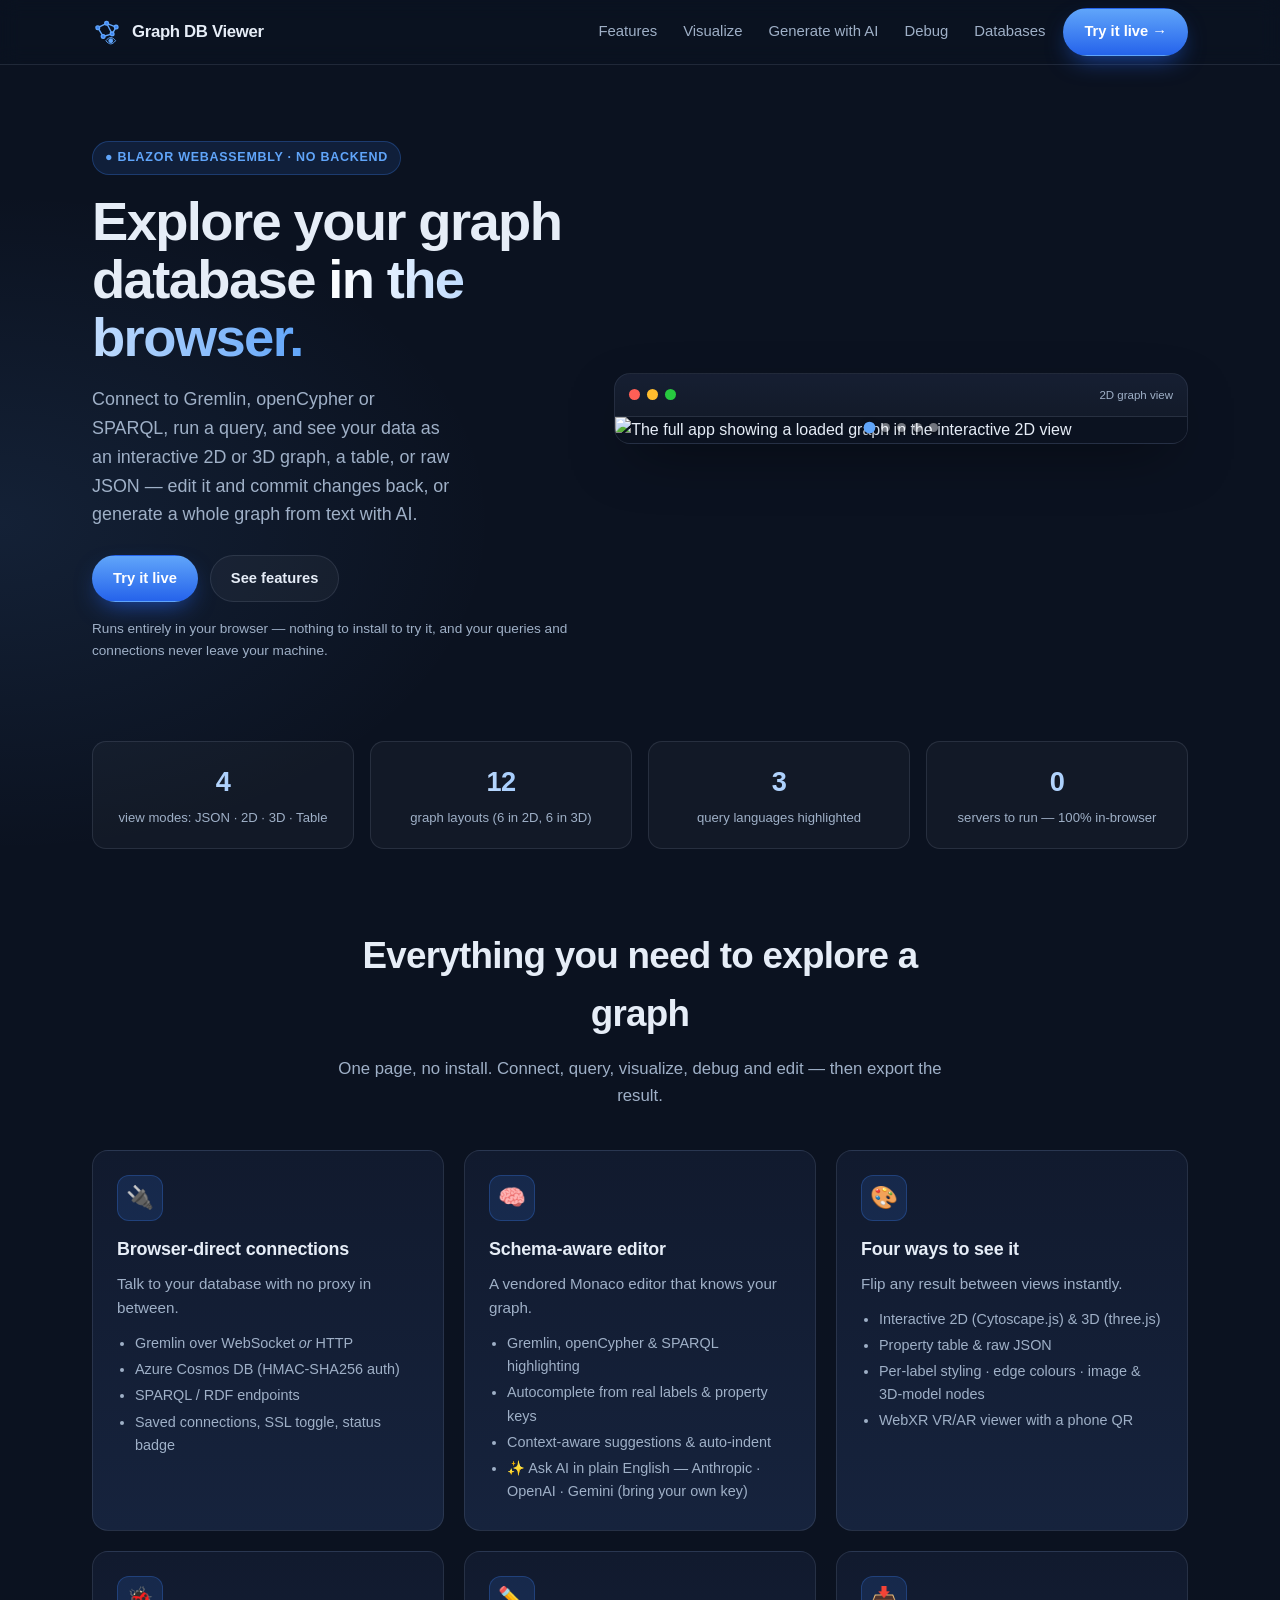
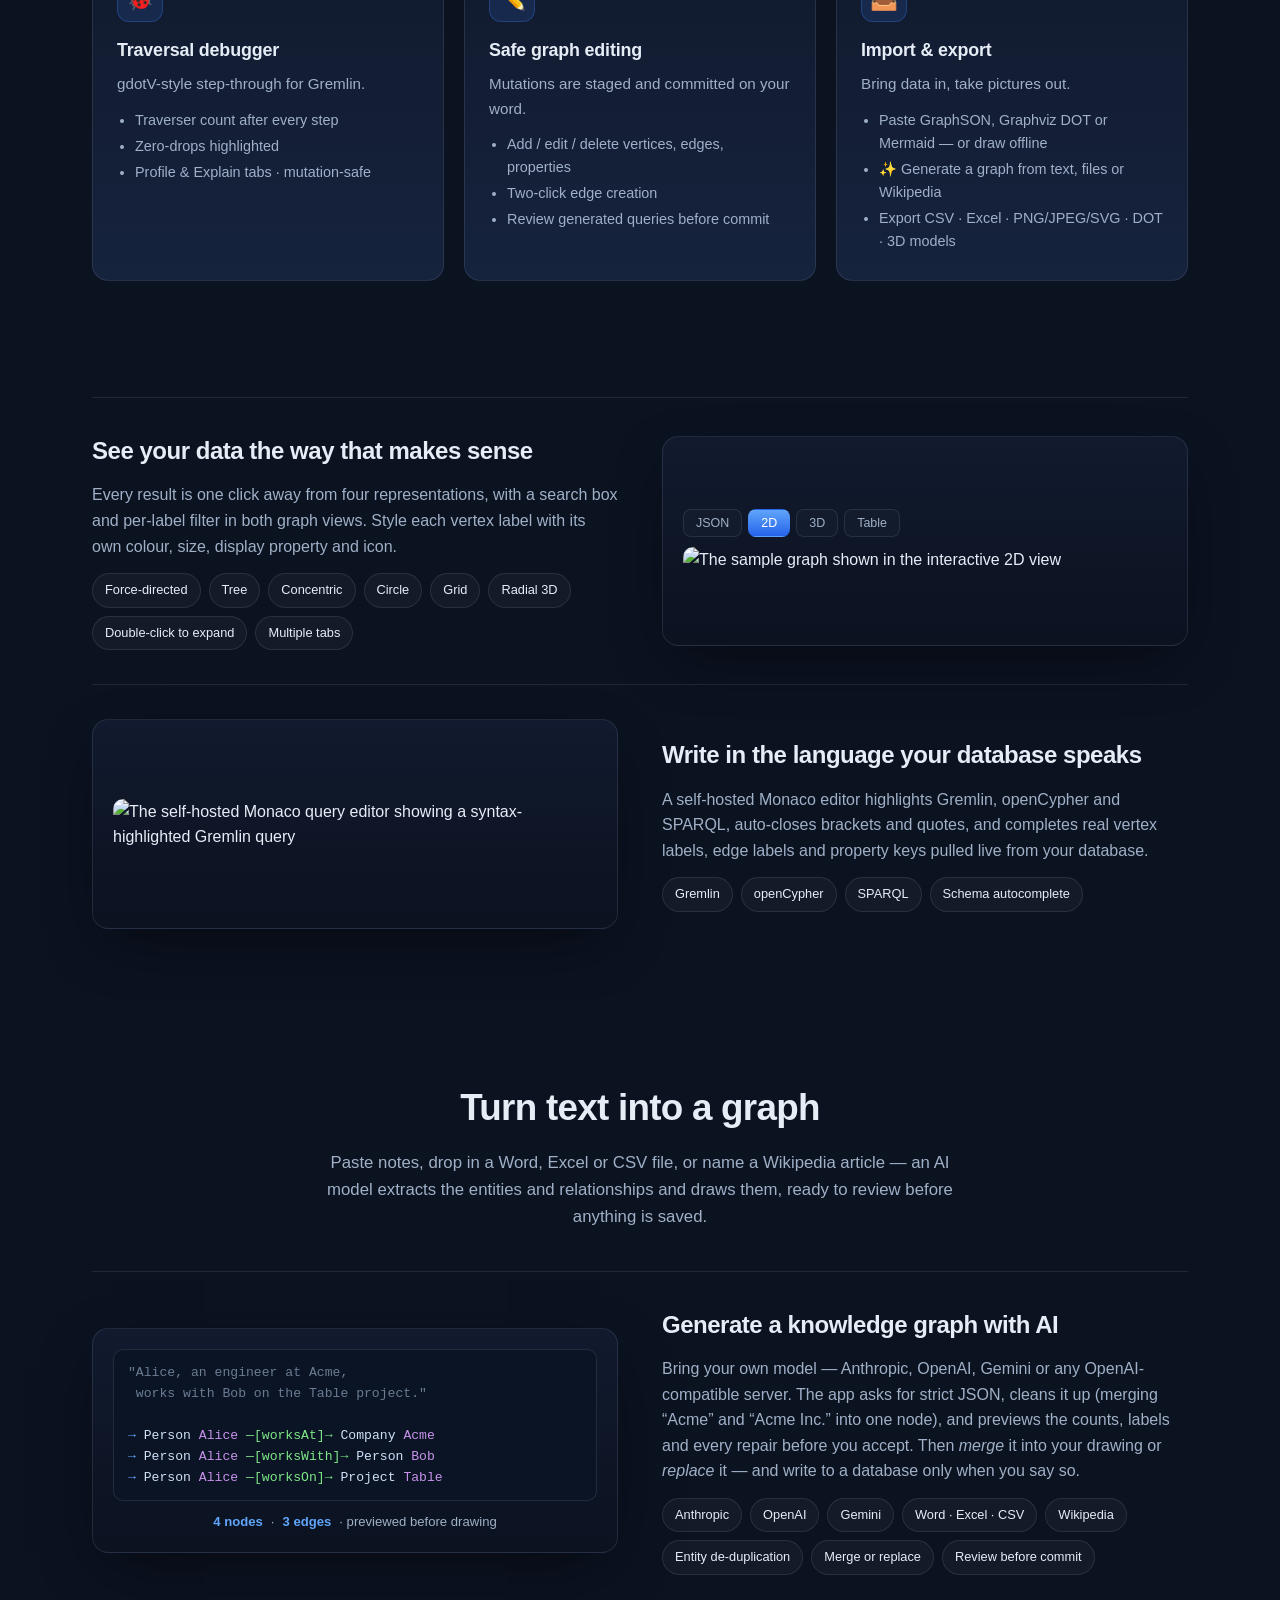
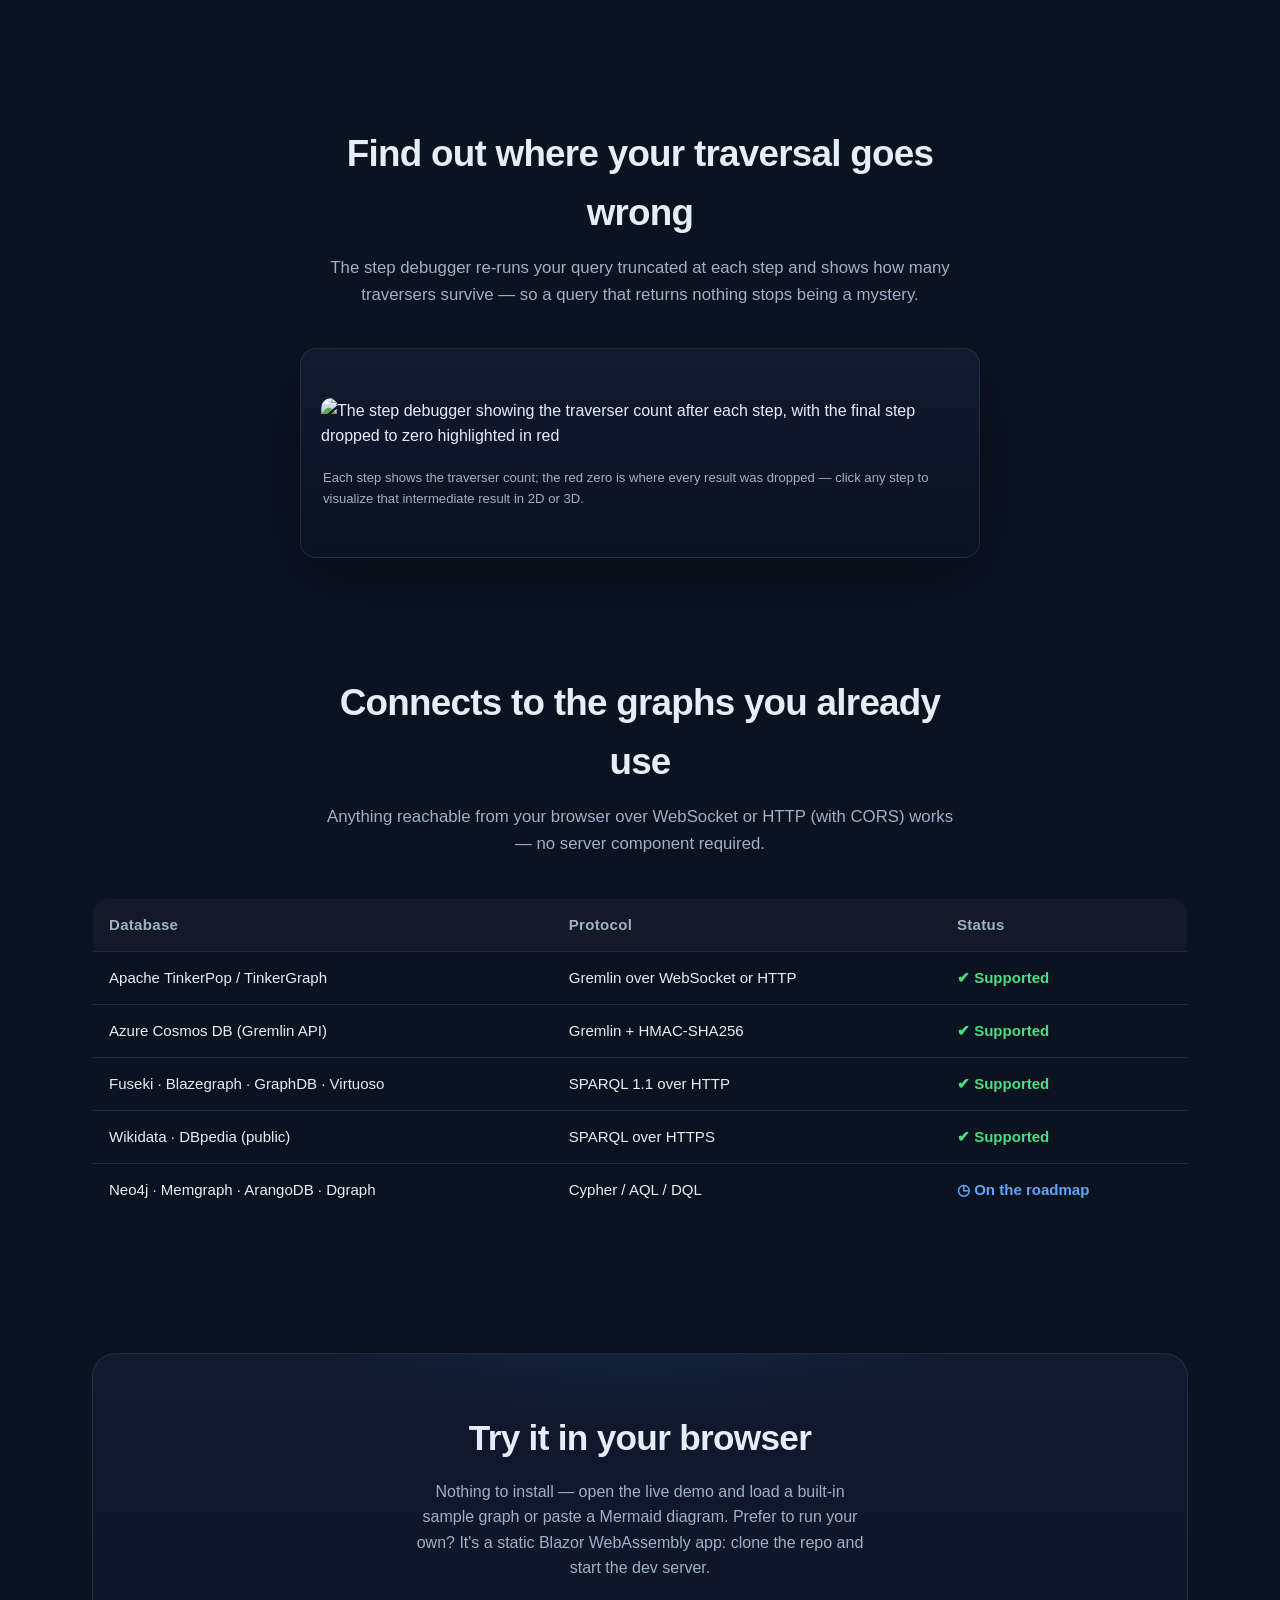
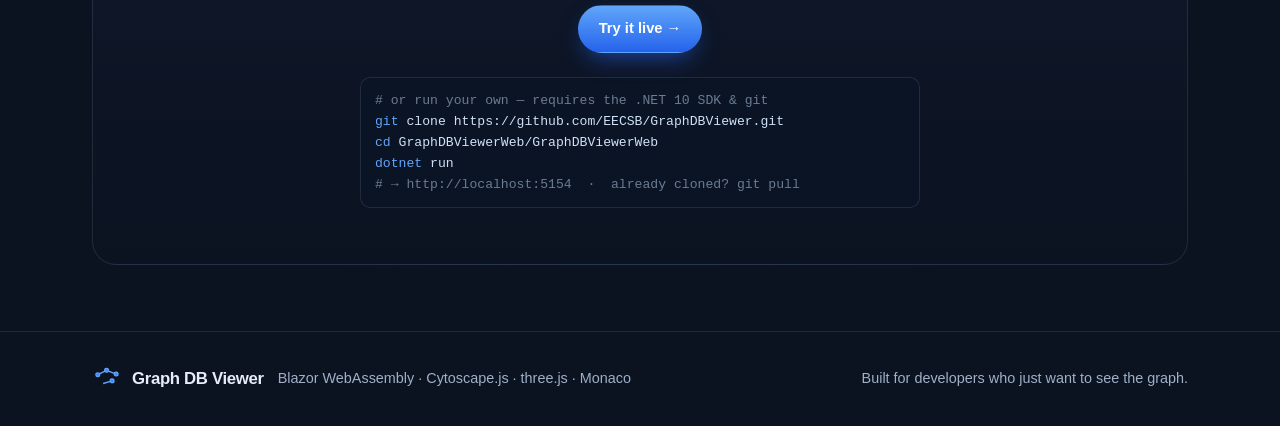
==== docs/index.html @ 33393ad8 "update 1" ====
<!DOCTYPE html>
<html lang="en">
<head>
<meta charset="utf-8" />
<meta name="viewport" content="width=device-width, initial-scale=1.0" />
<!-- Every link opens in a new tab. -->
<base target="_blank" />
<title>Graph DB Viewer — Query, visualize &amp; edit graph databases in the browser</title>
<meta name="description" content="A zero-backend Blazor WebAssembly app for exploring Gremlin, openCypher and SPARQL graphs. Query, visualize in 2D/3D, debug traversals, edit your graph — or generate one from text with AI, all in the browser." />
<link rel="icon" type="image/svg+xml" href="../GraphDBViewerWeb/wwwroot/favicon.svg" />
<style>
  :root{
    --blue:#3B82F6;
    --blue-600:#2563eb;
    --blue-400:#60a5fa;
    --ink:#0b1220;
    --panel:#111a2e;
    --panel-2:#16233d;
    --line:rgba(148,163,184,.16);
    --text:#e6edf7;
    --muted:#9fb0c7;
    --radius:16px;
    --maxw:1140px;
    --shadow:0 20px 60px -20px rgba(0,0,0,.6);
  }
  *{box-sizing:border-box}
  html{scroll-behavior:smooth}
  body{
    margin:0;
    font-family:-apple-system,BlinkMacSystemFont,"Segoe UI",Roboto,Helvetica,Arial,"Apple Color Emoji","Segoe UI Emoji",sans-serif;
    color:var(--text);
    background:
      radial-gradient(1100px 600px at 82% -10%, rgba(59,130,246,.18), transparent 60%),
      radial-gradient(900px 600px at 0% 10%, rgba(96,165,250,.10), transparent 55%),
      var(--ink);
    line-height:1.6;
    -webkit-font-smoothing:antialiased;
  }
  a{color:inherit;text-decoration:none}
  .wrap{max-width:var(--maxw);margin:0 auto;padding:0 22px}
  .muted{color:var(--muted)}
  .accent{color:var(--blue-400)}

  /* Nav */
  header.nav{position:sticky;top:0;z-index:50;backdrop-filter:blur(10px);
    background:rgba(11,18,32,.72);border-bottom:1px solid var(--line)}
  .nav-inner{display:flex;align-items:center;gap:18px;height:64px}
  .brand{display:flex;align-items:center;gap:10px;font-weight:800;letter-spacing:-.02em;font-size:1.05rem}
  .brand svg{width:30px;height:26px}
  .nav-links{display:flex;gap:26px;margin-left:auto;font-size:.93rem}
  .nav-links a{color:var(--muted);transition:color .15s}
  .nav-links a:hover{color:var(--text)}
  .btn{display:inline-flex;align-items:center;gap:8px;border-radius:999px;padding:11px 20px;
    font-weight:650;font-size:.92rem;border:1px solid transparent;cursor:pointer;transition:transform .12s ease, box-shadow .2s, background .2s}
  .btn:hover{transform:translateY(-1px)}
  .btn-primary{background:linear-gradient(180deg,var(--blue-400),var(--blue-600));color:#fff;
    box-shadow:0 10px 24px -8px rgba(37,99,235,.7)}
  .btn-ghost{background:rgba(255,255,255,.04);border-color:var(--line);color:var(--text)}
  @media(max-width:760px){.nav-links{display:none}}

  /* Hero */
  .hero{padding:76px 0 54px;display:grid;grid-template-columns:1fr 1.2fr;gap:44px;align-items:center}
  .eyebrow{display:inline-flex;align-items:center;gap:8px;font-size:.78rem;font-weight:650;letter-spacing:.06em;
    text-transform:uppercase;color:var(--blue-400);background:rgba(59,130,246,.12);
    border:1px solid rgba(59,130,246,.28);padding:6px 12px;border-radius:999px}
  h1{font-size:clamp(2.1rem,4.6vw,3.4rem);line-height:1.07;letter-spacing:-.03em;margin:18px 0 16px;font-weight:830}
  h1 .grad{background:linear-gradient(90deg,#fff,var(--blue-400));-webkit-background-clip:text;background-clip:text;color:transparent}
  .lede{font-size:1.12rem;color:var(--muted);max-width:36ch}
  .hero-cta{display:flex;gap:12px;margin-top:26px;flex-wrap:wrap}
  .hero-note{margin-top:16px;font-size:.85rem;color:var(--muted)}
  .hero-note code{background:rgba(255,255,255,.06);border:1px solid var(--line);padding:2px 7px;border-radius:6px;font-size:.85em}
  @media(max-width:860px){.hero{grid-template-columns:1fr;padding-top:48px}}

  /* Hero visual */
  .viz{position:relative;border:1px solid var(--line);border-radius:var(--radius);
    background:linear-gradient(180deg,var(--panel),var(--ink));box-shadow:var(--shadow);overflow:hidden}
  .viz .titlebar{display:flex;align-items:center;gap:7px;padding:12px 14px;border-bottom:1px solid var(--line);background:rgba(255,255,255,.02)}
  .dot{width:11px;height:11px;border-radius:50%}
  .viz .tag{margin-left:auto;font-size:.72rem;color:var(--muted)}
  .viz svg{display:block;width:100%;height:auto}
  .node{fill:var(--blue)}
  .node.alt{fill:#22d3ee}
  .node.alt2{fill:#a78bfa}
  .edge{stroke:rgba(148,163,184,.5);stroke-width:1.6}
  .pulse{animation:pulse 2.6s ease-in-out infinite}
  @keyframes pulse{0%,100%{opacity:.55}50%{opacity:1}}
  .float{animation:float 6s ease-in-out infinite}
  @keyframes float{0%,100%{transform:translateY(0)}50%{transform:translateY(-6px)}}

  /* Hero app slideshow */
  .viz .slides{position:relative;overflow:hidden;background:var(--ink)}
  .viz .slide{display:block;width:100%;opacity:0;transition:opacity .7s ease}
  .viz .slide:first-child{position:relative;height:auto} /* the in-flow sizer — all shots share one size */
  .viz .slide:not(:first-child){position:absolute;inset:0;height:100%;object-fit:cover;object-position:top}
  .viz .slide.on{opacity:1}
  .viz .dots{position:absolute;left:0;right:0;bottom:11px;display:flex;gap:7px;justify-content:center;z-index:2}
  .viz .dot-btn{width:9px;height:9px;border-radius:50%;border:0;padding:0;cursor:pointer;
    background:rgba(255,255,255,.42);box-shadow:0 1px 4px rgba(0,0,0,.55);transition:background .2s,transform .2s}
  .viz .dot-btn:hover{background:rgba(255,255,255,.7)}
  .viz .dot-btn.on{background:var(--blue-400);transform:scale(1.3)}

  /* Stats strip */
  .stats{display:grid;grid-template-columns:repeat(4,1fr);gap:16px;margin:12px 0 20px}
  .stat{background:rgba(255,255,255,.03);border:1px solid var(--line);border-radius:14px;padding:18px 16px;text-align:center}
  .stat b{display:block;font-size:1.7rem;letter-spacing:-.02em;background:linear-gradient(90deg,#fff,var(--blue-400));
    -webkit-background-clip:text;background-clip:text;color:transparent}
  .stat span{font-size:.82rem;color:var(--muted)}
  @media(max-width:680px){.stats{grid-template-columns:repeat(2,1fr)}}

  /* Sections */
  section{padding:58px 0}
  .sec-head{text-align:center;max-width:640px;margin:0 auto 40px}
  .sec-head h2{font-size:clamp(1.7rem,3.2vw,2.3rem);letter-spacing:-.02em;margin:0 0 12px;font-weight:800}
  .sec-head p{color:var(--muted);margin:0;font-size:1.05rem}

  .grid{display:grid;grid-template-columns:repeat(3,1fr);gap:20px}
  @media(max-width:900px){.grid{grid-template-columns:repeat(2,1fr)}}
  @media(max-width:600px){.grid{grid-template-columns:1fr}}
  .card{background:linear-gradient(180deg,var(--panel),var(--panel-2));border:1px solid var(--line);
    border-radius:var(--radius);padding:24px;transition:transform .18s ease,border-color .18s ease,box-shadow .18s}
  .card:hover{transform:translateY(-4px);border-color:rgba(96,165,250,.4);box-shadow:var(--shadow)}
  .card .ico{width:46px;height:46px;border-radius:12px;display:grid;place-items:center;font-size:1.4rem;
    background:rgba(59,130,246,.14);border:1px solid rgba(59,130,246,.28);margin-bottom:14px}
  .card h3{margin:0 0 8px;font-size:1.12rem;letter-spacing:-.01em}
  .card p{margin:0;color:var(--muted);font-size:.95rem}
  .card ul{margin:12px 0 0;padding-left:18px;color:var(--muted);font-size:.9rem}
  .card ul li{margin:3px 0}

  /* Alternating feature rows */
  .feature{display:grid;grid-template-columns:1fr 1fr;gap:44px;align-items:center;padding:34px 0;border-top:1px solid var(--line)}
  .feature:nth-child(even) .feature-media{order:-1}
  @media(max-width:820px){.feature{grid-template-columns:1fr}.feature:nth-child(even) .feature-media{order:0}}
  .feature h3{font-size:1.5rem;letter-spacing:-.02em;margin:0 0 12px}
  .feature p{color:var(--muted);margin:0 0 14px}
  .chips{display:flex;flex-wrap:wrap;gap:8px}
  .chip{font-size:.8rem;padding:6px 12px;border-radius:999px;background:rgba(255,255,255,.04);border:1px solid var(--line);color:var(--text)}
  .feature-media{background:linear-gradient(180deg,var(--panel),var(--ink));border:1px solid var(--line);
    border-radius:var(--radius);padding:20px;box-shadow:var(--shadow);min-height:210px;display:flex;flex-direction:column;gap:10px;justify-content:center}

  /* mock UI bits */
  .code{font-family:ui-monospace,SFMono-Regular,Menlo,Consolas,monospace;font-size:.82rem;background:#0a1424;
    border:1px solid var(--line);border-radius:10px;padding:12px 14px;color:#cfe0f7;overflow:auto}
  .code .k{color:#60a5fa}.code .s{color:#7ee787}.code .m{color:#c792ea}.code .c{color:#6b7c93}
  .viewtabs{display:flex;gap:6px;flex-wrap:wrap}
  .vtab{font-size:.78rem;font-family:inherit;padding:6px 12px;border-radius:8px;border:1px solid var(--line);color:var(--muted);background:rgba(255,255,255,.02);cursor:pointer;transition:color .15s,background .15s}
  .vtab:hover{color:var(--text)}
  .vtab.on{color:#fff;background:linear-gradient(180deg,var(--blue-400),var(--blue-600));border-color:transparent}
  .viewimg{display:block;width:100%;height:auto;max-height:360px;object-fit:contain;border-radius:10px}
  .steprow{display:flex;justify-content:space-between;align-items:center;font-family:ui-monospace,Menlo,Consolas,monospace;
    font-size:.8rem;padding:7px 12px;border:1px solid var(--line);border-radius:8px;background:rgba(255,255,255,.02)}
  .steprow.zero{border-color:rgba(248,113,113,.5);background:rgba(248,113,113,.08)}
  .count{color:var(--blue-400);font-weight:700}
  .count.zero{color:#f87171}

  /* DB table */
  .dbtable{width:100%;border-collapse:collapse;border:1px solid var(--line);border-radius:var(--radius);overflow:hidden}
  .dbtable th,.dbtable td{text-align:left;padding:14px 16px;border-bottom:1px solid var(--line);font-size:.94rem}
  .dbtable th{background:rgba(255,255,255,.03);color:var(--muted);font-weight:650;letter-spacing:.02em}
  .dbtable tr:last-child td{border-bottom:none}
  .ok{color:#4ade80;font-weight:650}
  .soon{color:var(--blue-400);font-weight:650}

  /* CTA */
  .cta{margin:20px 0 8px;text-align:center;padding:56px 28px;border:1px solid var(--line);border-radius:24px;
    background:radial-gradient(700px 300px at 50% -30%,rgba(59,130,246,.25),transparent 70%),linear-gradient(180deg,var(--panel),var(--ink))}
  .cta h2{font-size:clamp(1.6rem,3vw,2.2rem);margin:0 0 12px;letter-spacing:-.02em}
  .cta p{color:var(--muted);max-width:52ch;margin:0 auto 24px}
  .cta .btns{display:flex;gap:12px;justify-content:center;flex-wrap:wrap}

  footer{border-top:1px solid var(--line);padding:34px 0;color:var(--muted);font-size:.9rem}
  .foot-inner{display:flex;align-items:center;gap:14px;flex-wrap:wrap}
  .foot-inner .brand{color:var(--text)}
  .foot-inner .sp{margin-left:auto}

  /* reveal */
  .reveal{opacity:0;transform:translateY(18px);transition:opacity .6s ease,transform .6s ease}
  .reveal.in{opacity:1;transform:none}
</style>
</head>
<body>

<!-- NAV -->
<header class="nav">
  <div class="wrap nav-inner">
    <a class="brand" href="#top">
      <svg viewBox="-10 -15 100 90" fill="none" stroke="#60a5fa" stroke-width="3" xmlns="http://www.w3.org/2000/svg">
        <g transform="scale(1.59) translate(-16.6,-8.6)">
          <g transform="rotate(-5)">
            <line x1="20" y1="20" x2="40" y2="12"/><line x1="20" y1="20" x2="30" y2="40"/>
            <line x1="40" y1="12" x2="60" y2="22"/><line x1="40" y1="12" x2="50" y2="36"/>
            <line x1="30" y1="40" x2="50" y2="36"/><line x1="60" y1="22" x2="50" y2="36"/>
            <circle cx="20" cy="20" r="4" fill="#3B82F6"/><circle cx="40" cy="12" r="4" fill="#3B82F6"/>
            <circle cx="30" cy="40" r="4" fill="#3B82F6"/><circle cx="50" cy="36" r="4" fill="#3B82F6"/>
            <circle cx="60" cy="22" r="4" fill="#3B82F6"/>
          </g>
          <g transform="translate(24,24) scale(0.7)">
            <path d="M22 32c4-6 11-10 15-10s11 4 15 10c-4 6-11 10-15 10S26 38 22 32z" stroke="#60a5fa" fill="none"/>
            <circle cx="37" cy="32" r="6" fill="#60a5fa"/>
          </g>
        </g>
      </svg>
      Graph DB Viewer
    </a>
    <nav class="nav-links">
      <a href="#features">Features</a>
      <a href="#visualize">Visualize</a>
      <a href="#generate">Generate with AI</a>
      <a href="#debug">Debug</a>
      <a href="#databases">Databases</a>
    </nav>
    <a class="btn btn-primary" href="https://eecs.blog/BlazorApps/GraphDBViewer/" target="_blank" rel="noopener">Try it live &rarr;</a>
  </div>
</header>

<a id="top"></a>

<!-- HERO -->
<div class="wrap">
  <div class="hero">
    <div class="reveal in">
      <span class="eyebrow">● Blazor WebAssembly · No backend</span>
      <h1>Explore your graph database <span class="grad">in the browser.</span></h1>
      <p class="lede">Connect to Gremlin, openCypher or SPARQL, run a query, and see your data as an interactive 2D or 3D graph, a table, or raw JSON — edit it and commit changes back, or generate a whole graph from text with AI.</p>
      <div class="hero-cta">
        <a class="btn btn-primary" href="https://eecs.blog/BlazorApps/GraphDBViewer/" target="_blank" rel="noopener">Try it live</a>
        <a class="btn btn-ghost" href="#features">See features</a>
      </div>
      <p class="hero-note">Runs entirely in your browser &mdash; nothing to install to try it, and your queries and connections never leave your machine.</p>
    </div>

    <!-- Hero app slideshow — the real app in a few different states -->
    <div class="viz reveal in" id="heroshow">
      <div class="titlebar">
        <span class="dot" style="background:#ff5f56"></span>
        <span class="dot" style="background:#ffbd2e"></span>
        <span class="dot" style="background:#27c93f"></span>
        <span class="tag" id="heroTag">2D graph view</span>
      </div>
      <div class="slides">
        <img class="slide on" src="img/app-2d.png" alt="The full app showing a loaded graph in the interactive 2D view" data-tag="2D graph view" />
        <img class="slide" src="img/app-3d.png" alt="The full app showing the same graph in the interactive 3D view" data-tag="3D graph view" />
        <img class="slide" src="img/app-table.png" alt="The full app showing the results as a vertices and edges table" data-tag="Table view" />
        <img class="slide" src="img/app-json.png" alt="The full app showing the raw JSON results" data-tag="JSON results" />
        <img class="slide" src="img/app-debug.png" alt="The full app showing the step-through traversal debugger" data-tag="Traversal debugger" />
      </div>
      <div class="dots" id="heroDots"></div>
    </div>
  </div>

  <!-- STATS -->
  <div class="stats reveal">
    <div class="stat"><b>4</b><span>view modes: JSON · 2D · 3D · Table</span></div>
    <div class="stat"><b>12</b><span>graph layouts (6 in 2D, 6 in 3D)</span></div>
    <div class="stat"><b>3</b><span>query languages highlighted</span></div>
    <div class="stat"><b>0</b><span>servers to run — 100% in-browser</span></div>
  </div>
</div>

<!-- FEATURE GRID -->
<section id="features">
  <div class="wrap">
    <div class="sec-head reveal">
      <h2>Everything you need to explore a graph</h2>
      <p>One page, no install. Connect, query, visualize, debug and edit — then export the result.</p>
    </div>
    <div class="grid">
      <div class="card reveal"><div class="ico">🔌</div>
        <h3>Browser-direct connections</h3>
        <p>Talk to your database with no proxy in between.</p>
        <ul>
          <li>Gremlin over WebSocket <em>or</em> HTTP</li>
          <li>Azure Cosmos DB (HMAC-SHA256 auth)</li>
          <li>SPARQL / RDF endpoints</li>
          <li>Saved connections, SSL toggle, status badge</li>
        </ul>
      </div>
      <div class="card reveal"><div class="ico">🧠</div>
        <h3>Schema-aware editor</h3>
        <p>A vendored Monaco editor that knows your graph.</p>
        <ul>
          <li>Gremlin, openCypher &amp; SPARQL highlighting</li>
          <li>Autocomplete from real labels &amp; property keys</li>
          <li>Context-aware suggestions &amp; auto-indent</li>
          <li>✨ Ask AI in plain English — Anthropic · OpenAI · Gemini (bring your own key)</li>
        </ul>
      </div>
      <div class="card reveal"><div class="ico">🎨</div>
        <h3>Four ways to see it</h3>
        <p>Flip any result between views instantly.</p>
        <ul>
          <li>Interactive 2D (Cytoscape.js) &amp; 3D (three.js)</li>
          <li>Property table &amp; raw JSON</li>
          <li>Per-label styling · edge colours · image &amp; 3D-model nodes</li>
          <li>WebXR VR/AR viewer with a phone QR</li>
        </ul>
      </div>
      <div class="card reveal"><div class="ico">🐞</div>
        <h3>Traversal debugger</h3>
        <p>gdotV-style step-through for Gremlin.</p>
        <ul>
          <li>Traverser count after every step</li>
          <li>Zero-drops highlighted</li>
          <li>Profile &amp; Explain tabs · mutation-safe</li>
        </ul>
      </div>
      <div class="card reveal"><div class="ico">✏️</div>
        <h3>Safe graph editing</h3>
        <p>Mutations are staged and committed on your word.</p>
        <ul>
          <li>Add / edit / delete vertices, edges, properties</li>
          <li>Two-click edge creation</li>
          <li>Review generated queries before commit</li>
        </ul>
      </div>
      <div class="card reveal"><div class="ico">📥</div>
        <h3>Import &amp; export</h3>
        <p>Bring data in, take pictures out.</p>
        <ul>
          <li>Paste GraphSON, Graphviz DOT or Mermaid — or draw offline</li>
          <li>✨ Generate a graph from text, files or Wikipedia</li>
          <li>Export CSV · Excel · PNG/JPEG/SVG · DOT · 3D models</li>
        </ul>
      </div>
    </div>
  </div>
</section>

<!-- VISUALIZE -->
<section id="visualize">
  <div class="wrap">
    <div class="feature reveal">
      <div>
        <h3>See your data the way that makes sense</h3>
        <p>Every result is one click away from four representations, with a search box and per-label filter in both graph views. Style each vertex label with its own colour, size, display property and icon.</p>
        <div class="chips">
          <span class="chip">Force-directed</span><span class="chip">Tree</span><span class="chip">Concentric</span>
          <span class="chip">Circle</span><span class="chip">Grid</span><span class="chip">Radial 3D</span>
          <span class="chip">Double-click to expand</span><span class="chip">Multiple tabs</span>
        </div>
      </div>
      <div class="feature-media">
        <div class="viewtabs" id="viewtabs">
          <button type="button" class="vtab" data-img="img/graph-json.png" data-alt="The sample graph shown as raw JSON">JSON</button>
          <button type="button" class="vtab on" data-img="img/graph-2d.svg" data-alt="The sample graph shown in the interactive 2D view">2D</button>
          <button type="button" class="vtab" data-img="img/graph-3d.png" data-alt="The sample graph shown in the interactive 3D view">3D</button>
          <button type="button" class="vtab" data-img="img/graph-table.png" data-alt="The sample graph shown as a vertices and edges table">Table</button>
        </div>
        <img id="viewimg" class="viewimg" src="img/graph-2d.svg" alt="The sample graph shown in the interactive 2D view" />
      </div>
    </div>

    <div class="feature reveal">
      <div>
        <h3>Write in the language your database speaks</h3>
        <p>A self-hosted Monaco editor highlights Gremlin, openCypher and SPARQL, auto-closes brackets and quotes, and completes real vertex labels, edge labels and property keys pulled live from your database.</p>
        <div class="chips"><span class="chip">Gremlin</span><span class="chip">openCypher</span><span class="chip">SPARQL</span><span class="chip">Schema autocomplete</span></div>
      </div>
      <div class="feature-media">
        <img src="img/query-editor.png" alt="The self-hosted Monaco query editor showing a syntax-highlighted Gremlin query" style="display:block;width:100%;height:auto;border-radius:10px" />
      </div>
    </div>
  </div>
</section>

<!-- GENERATE WITH AI -->
<section id="generate">
  <div class="wrap">
    <div class="sec-head reveal">
      <h2>Turn text into a graph</h2>
      <p>Paste notes, drop in a Word, Excel or CSV file, or name a Wikipedia article — an AI model extracts the entities and relationships and draws them, ready to review before anything is saved.</p>
    </div>
    <div class="feature reveal">
      <div>
        <h3>Generate a knowledge graph with AI</h3>
        <p>Bring your own model — Anthropic, OpenAI, Gemini or any OpenAI-compatible server. The app asks for strict JSON, cleans it up (merging &ldquo;Acme&rdquo; and &ldquo;Acme Inc.&rdquo; into one node), and previews the counts, labels and every repair before you accept. Then <em>merge</em> it into your drawing or <em>replace</em> it — and write to a database only when you say so.</p>
        <div class="chips">
          <span class="chip">Anthropic</span><span class="chip">OpenAI</span><span class="chip">Gemini</span>
          <span class="chip">Word · Excel · CSV</span><span class="chip">Wikipedia</span>
          <span class="chip">Entity de-duplication</span><span class="chip">Merge or replace</span><span class="chip">Review before commit</span>
        </div>
      </div>
      <div class="feature-media">
        <div class="code" style="text-align:left">
          <span class="c">"Alice, an engineer at Acme,</span><br>
          <span class="c">&nbsp;works with Bob on the Table project."</span><br><br>
          <span class="k">&rarr;</span> Person <span class="m">Alice</span> <span class="s">&mdash;[worksAt]&rarr;</span> Company <span class="m">Acme</span><br>
          <span class="k">&rarr;</span> Person <span class="m">Alice</span> <span class="s">&mdash;[worksWith]&rarr;</span> Person <span class="m">Bob</span><br>
          <span class="k">&rarr;</span> Person <span class="m">Alice</span> <span class="s">&mdash;[worksOn]&rarr;</span> Project <span class="m">Table</span>
        </div>
        <div style="display:flex;gap:8px;align-items:center;justify-content:center;font-size:.82rem;color:var(--muted)">
          <span class="count" style="color:var(--blue-400)">4 nodes</span> · <span class="count" style="color:var(--blue-400)">3 edges</span> · previewed before drawing
        </div>
      </div>
    </div>
  </div>
</section>

<!-- DEBUG -->
<section id="debug">
  <div class="wrap">
    <div class="sec-head reveal">
      <h2>Find out where your traversal goes wrong</h2>
      <p>The step debugger re-runs your query truncated at each step and shows how many traversers survive — so a query that returns nothing stops being a mystery.</p>
    </div>
    <div class="feature-media reveal" style="max-width:680px;margin:0 auto">
      <img src="img/debugger.png" alt="The step debugger showing the traverser count after each step, with the final step dropped to zero highlighted in red" style="display:block;width:100%;height:auto;border-radius:10px" />
      <p class="muted" style="font-size:.82rem;margin:8px 2px 0">Each step shows the traverser count; the red zero is where every result was dropped — click any step to visualize that intermediate result in 2D or 3D.</p>
    </div>
  </div>
</section>

<!-- DATABASES -->
<section id="databases">
  <div class="wrap">
    <div class="sec-head reveal">
      <h2>Connects to the graphs you already use</h2>
      <p>Anything reachable from your browser over WebSocket or HTTP (with CORS) works — no server component required.</p>
    </div>
    <div class="reveal">
      <table class="dbtable">
        <thead><tr><th>Database</th><th>Protocol</th><th>Status</th></tr></thead>
        <tbody>
          <tr><td>Apache TinkerPop / TinkerGraph</td><td>Gremlin over WebSocket or HTTP</td><td class="ok">✔ Supported</td></tr>
          <tr><td>Azure Cosmos DB (Gremlin API)</td><td>Gremlin + HMAC-SHA256</td><td class="ok">✔ Supported</td></tr>
          <tr><td>Fuseki · Blazegraph · GraphDB · Virtuoso</td><td>SPARQL 1.1 over HTTP</td><td class="ok">✔ Supported</td></tr>
          <tr><td>Wikidata · DBpedia (public)</td><td>SPARQL over HTTPS</td><td class="ok">✔ Supported</td></tr>
          <tr><td>Neo4j · Memgraph · ArangoDB · Dgraph</td><td>Cypher / AQL / DQL</td><td class="soon">◷ On the roadmap</td></tr>
        </tbody>
      </table>
    </div>
  </div>
</section>

<!-- CTA / GET STARTED -->
<section id="start">
  <div class="wrap">
    <div class="cta reveal">
      <h2>Try it in your browser</h2>
      <p>Nothing to install — open the live demo and load a built-in sample graph or paste a Mermaid diagram. Prefer to run your own? It's a static Blazor WebAssembly app: clone the repo and start the dev server.</p>
      <div class="btns" style="margin-bottom:24px">
        <a class="btn btn-primary" href="https://eecs.blog/BlazorApps/GraphDBViewer/" target="_blank" rel="noopener">Try it live &rarr;</a>
      </div>
      <div class="code" style="max-width:560px;margin:0 auto;text-align:left">
        <span class="c"># or run your own — requires the .NET 10 SDK &amp; git</span><br>
        <span class="k">git</span> clone https://github.com/EECSB/GraphDBViewer.git<br>
        <span class="k">cd</span> GraphDBViewerWeb/GraphDBViewerWeb<br>
        <span class="k">dotnet</span> run<br>
        <span class="c"># → http://localhost:5154 &nbsp;·&nbsp; already cloned? git pull</span><br>
      </div>
    </div>
  </div>
</section>

<footer>
  <div class="wrap foot-inner">
    <span class="brand">
      <svg viewBox="-10 -15 100 90" width="24" height="20" fill="none" stroke="#60a5fa" stroke-width="3" xmlns="http://www.w3.org/2000/svg">
        <g transform="scale(1.59) translate(-16.6,-8.6)"><g transform="rotate(-5)">
          <line x1="20" y1="20" x2="40" y2="12"/><line x1="40" y1="12" x2="60" y2="22"/><line x1="30" y1="40" x2="50" y2="36"/>
          <circle cx="20" cy="20" r="4" fill="#3B82F6"/><circle cx="40" cy="12" r="4" fill="#3B82F6"/>
          <circle cx="60" cy="22" r="4" fill="#3B82F6"/><circle cx="50" cy="36" r="4" fill="#3B82F6"/>
        </g></g>
      </svg>
      Graph DB Viewer
    </span>
    <span>Blazor WebAssembly · Cytoscape.js · three.js · Monaco</span>
    <span class="sp">Built for developers who just want to see the graph.</span>
  </div>
</footer>

<script>
  const io = new IntersectionObserver((entries)=>{
    entries.forEach(e=>{ if(e.isIntersecting){ e.target.classList.add('in'); io.unobserve(e.target); } });
  },{threshold:.12});
  document.querySelectorAll('.reveal').forEach(el=>io.observe(el));

  // View-mode tabs: swap the screenshot to the selected view.
  const viewtabs = document.querySelectorAll('#viewtabs .vtab');
  const viewimg = document.getElementById('viewimg');
  viewtabs.forEach(tab=>tab.addEventListener('click',()=>{
    viewtabs.forEach(t=>t.classList.remove('on'));
    tab.classList.add('on');
    viewimg.src = tab.dataset.img;
    viewimg.alt = tab.dataset.alt;
  }));

  // Hero slideshow: cross-fade through the app screenshots, auto-advancing, with clickable dots.
  (function(){
    const show = document.getElementById('heroshow');
    if(!show) return;
    const slides = [...show.querySelectorAll('.slide')];
    const tag = document.getElementById('heroTag');
    const dotsWrap = document.getElementById('heroDots');
    let idx = 0, timer;
    slides.forEach((s,i)=>{
      const b = document.createElement('button');
      b.className = 'dot-btn' + (i===0 ? ' on' : '');
      b.setAttribute('aria-label', 'Show ' + s.dataset.tag);
      b.addEventListener('click', ()=>{ go(i); restart(); });
      dotsWrap.appendChild(b);
    });
    const dots = [...dotsWrap.children];
    function go(n){
      slides[idx].classList.remove('on'); dots[idx].classList.remove('on');
      idx = n;
      slides[idx].classList.add('on'); dots[idx].classList.add('on');
      tag.textContent = slides[idx].dataset.tag;
    }
    function restart(){ clearInterval(timer); timer = setInterval(()=>go((idx+1)%slides.length), 4200); }
    restart();
  })();
</script>

</body>
</html>
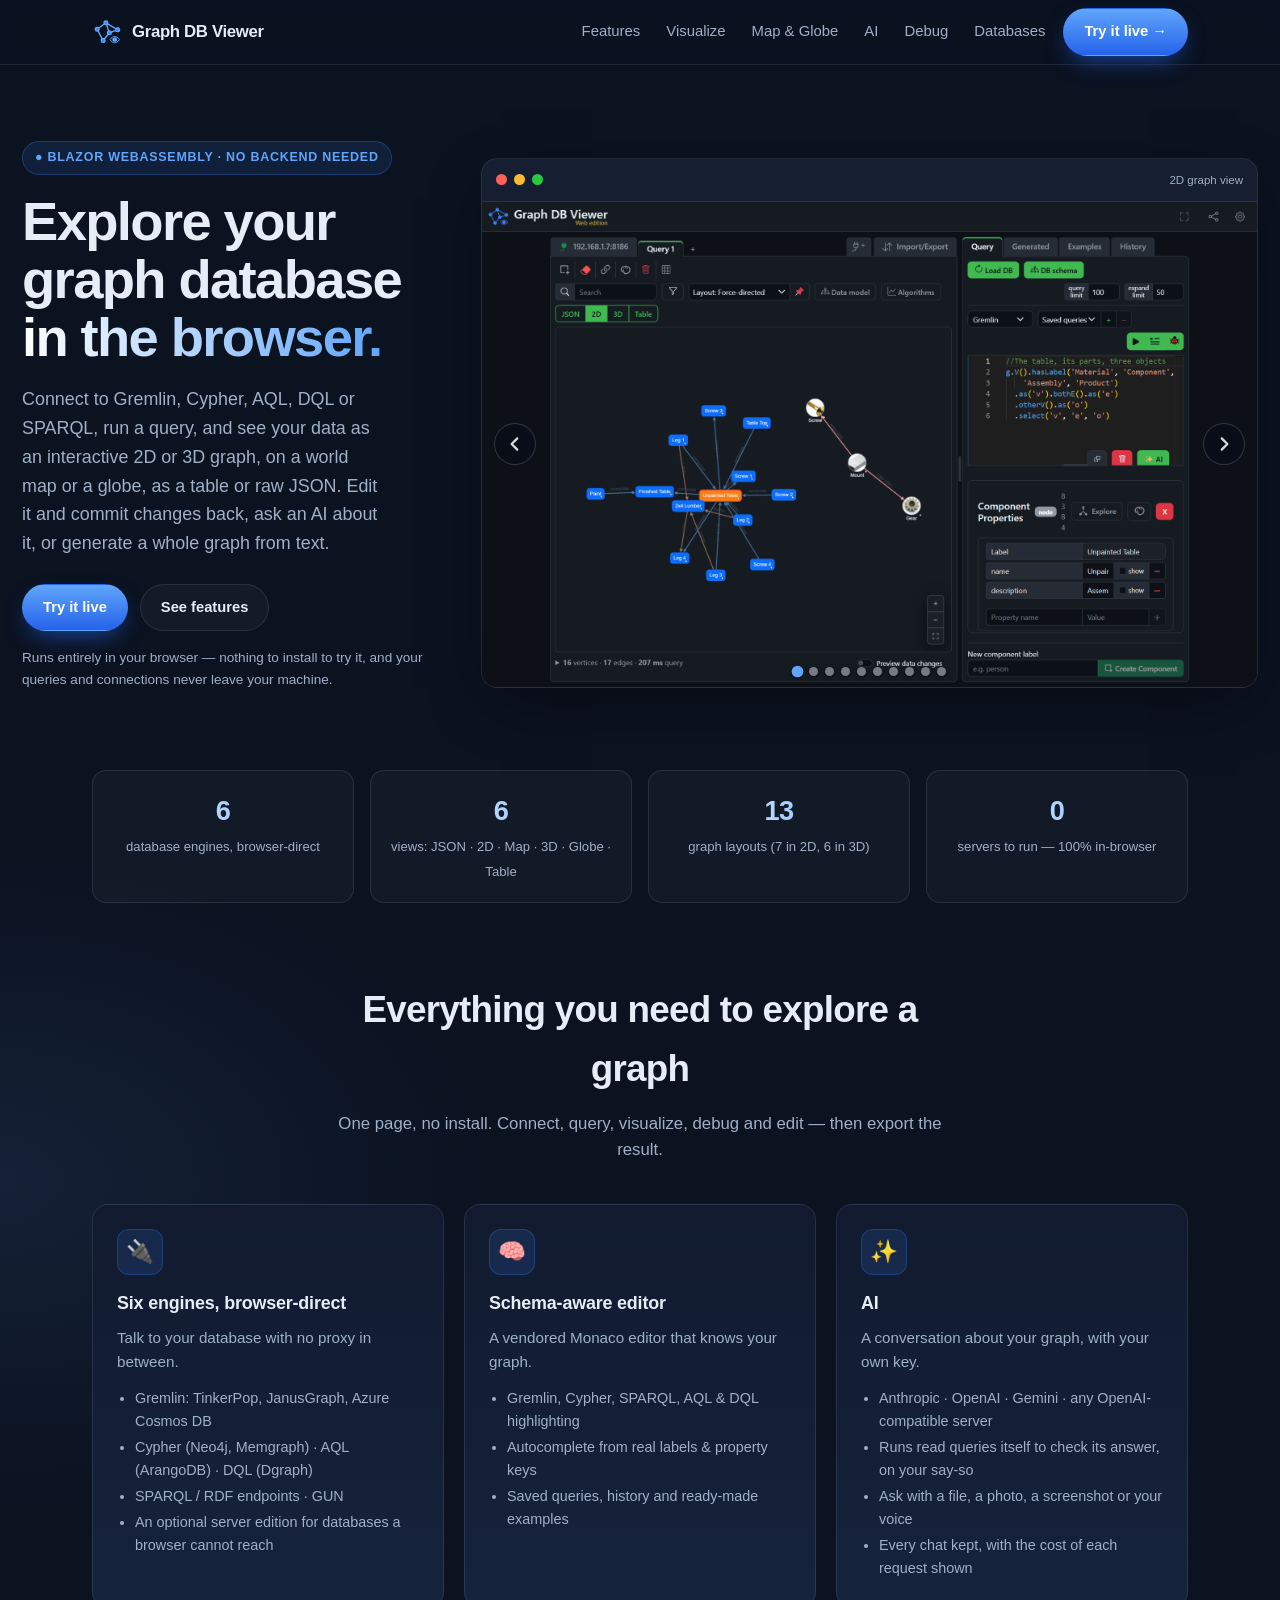
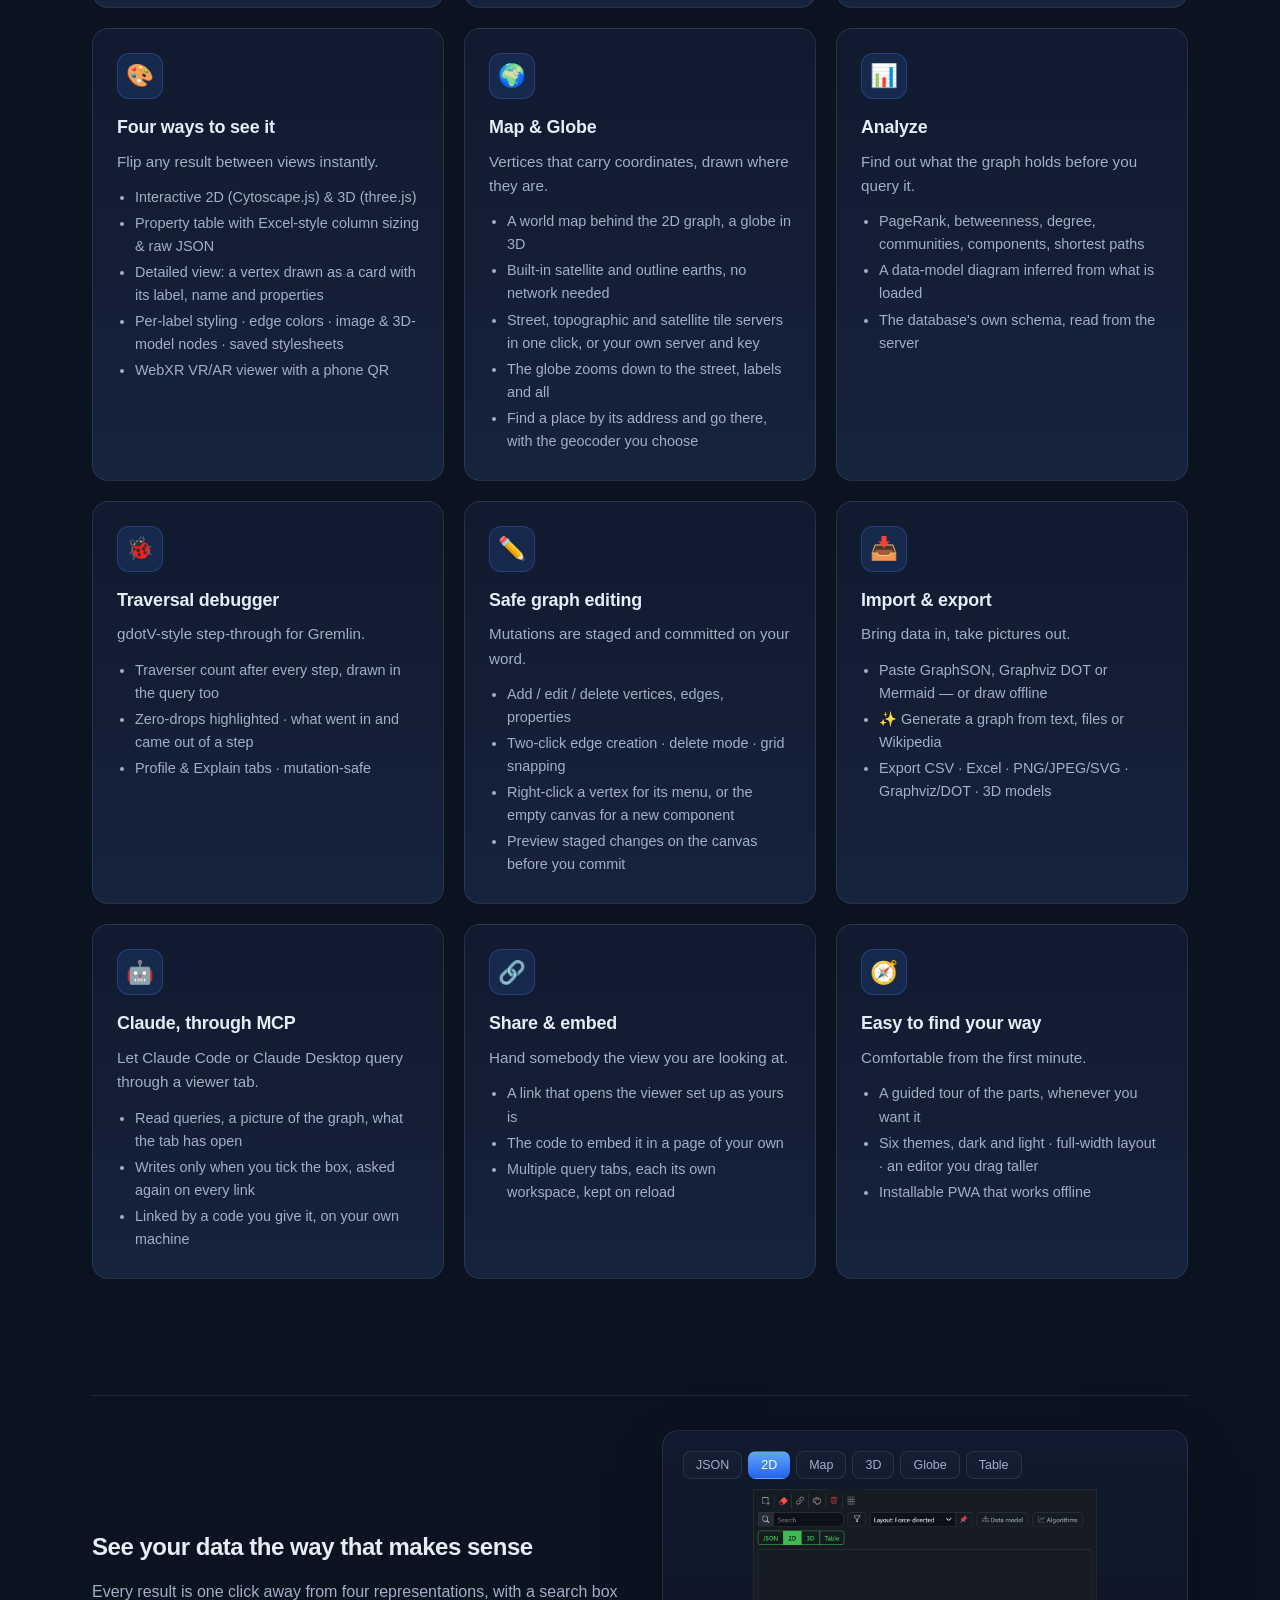
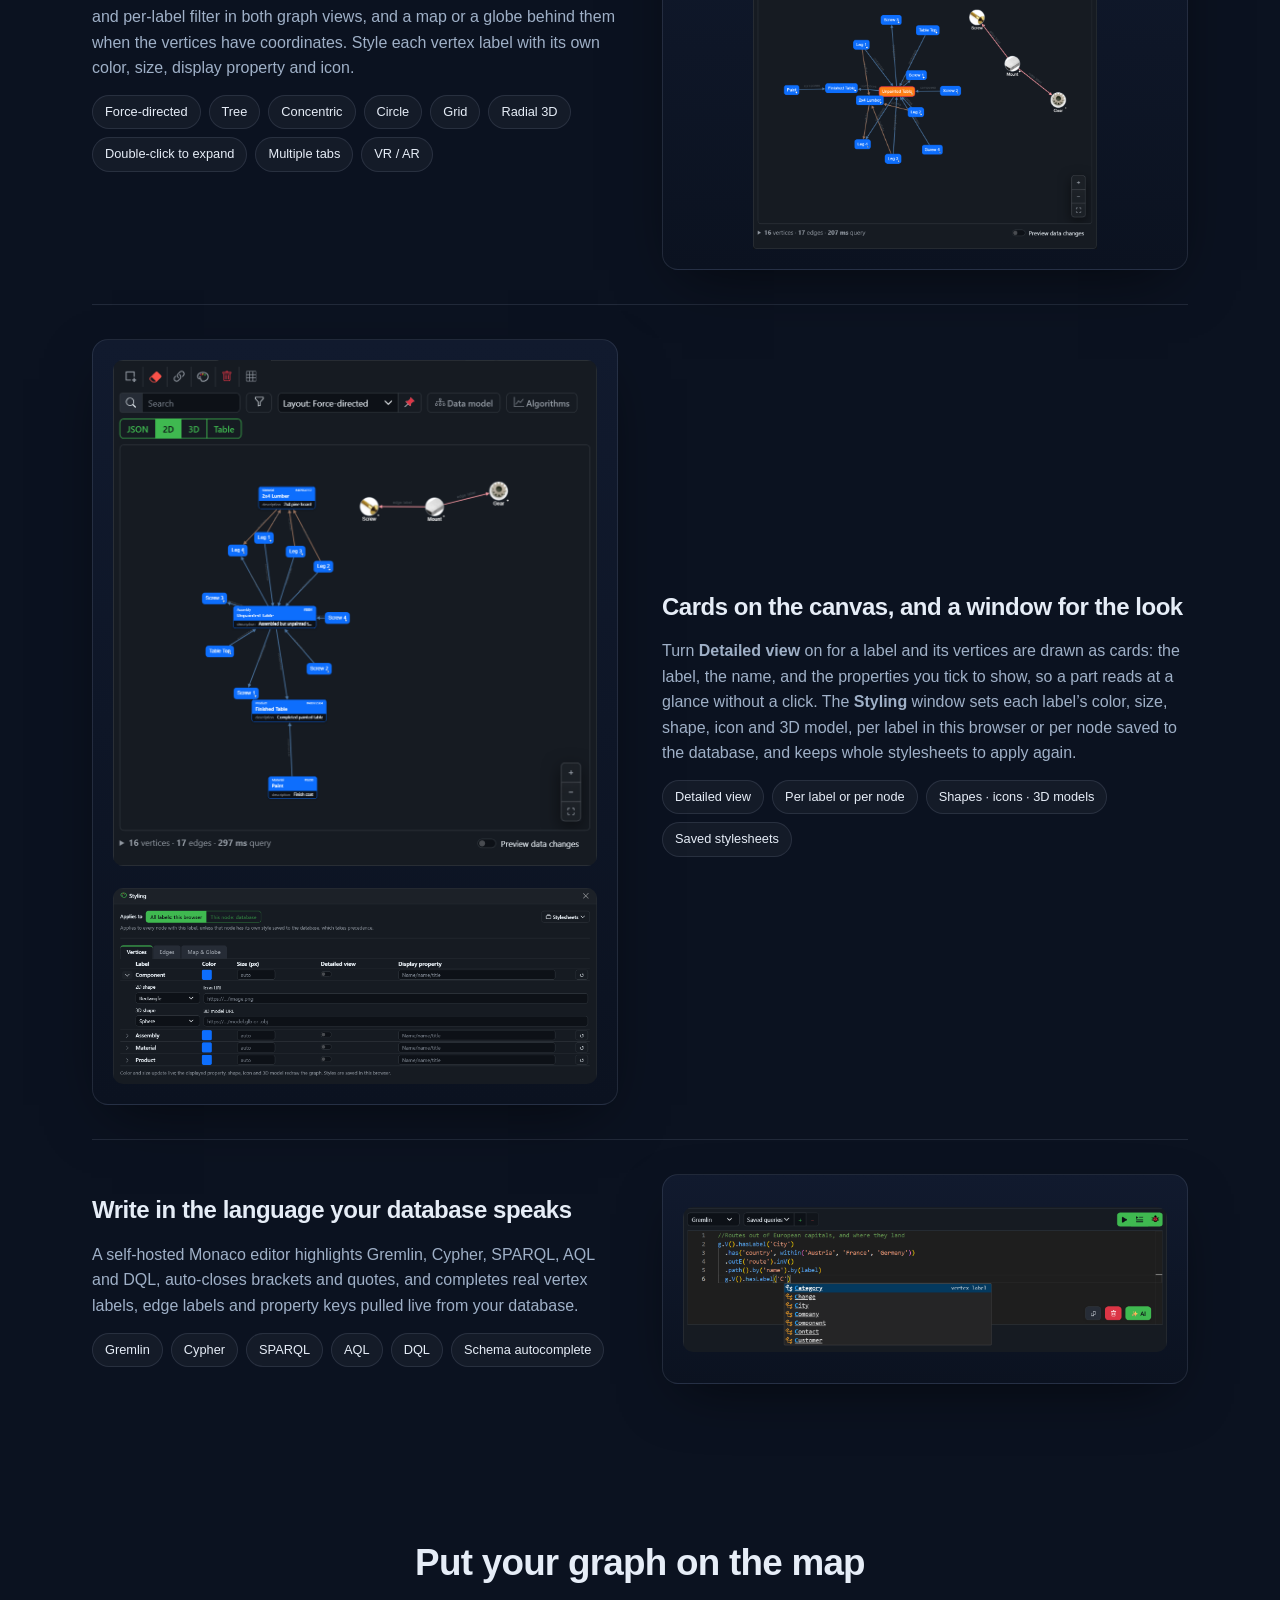
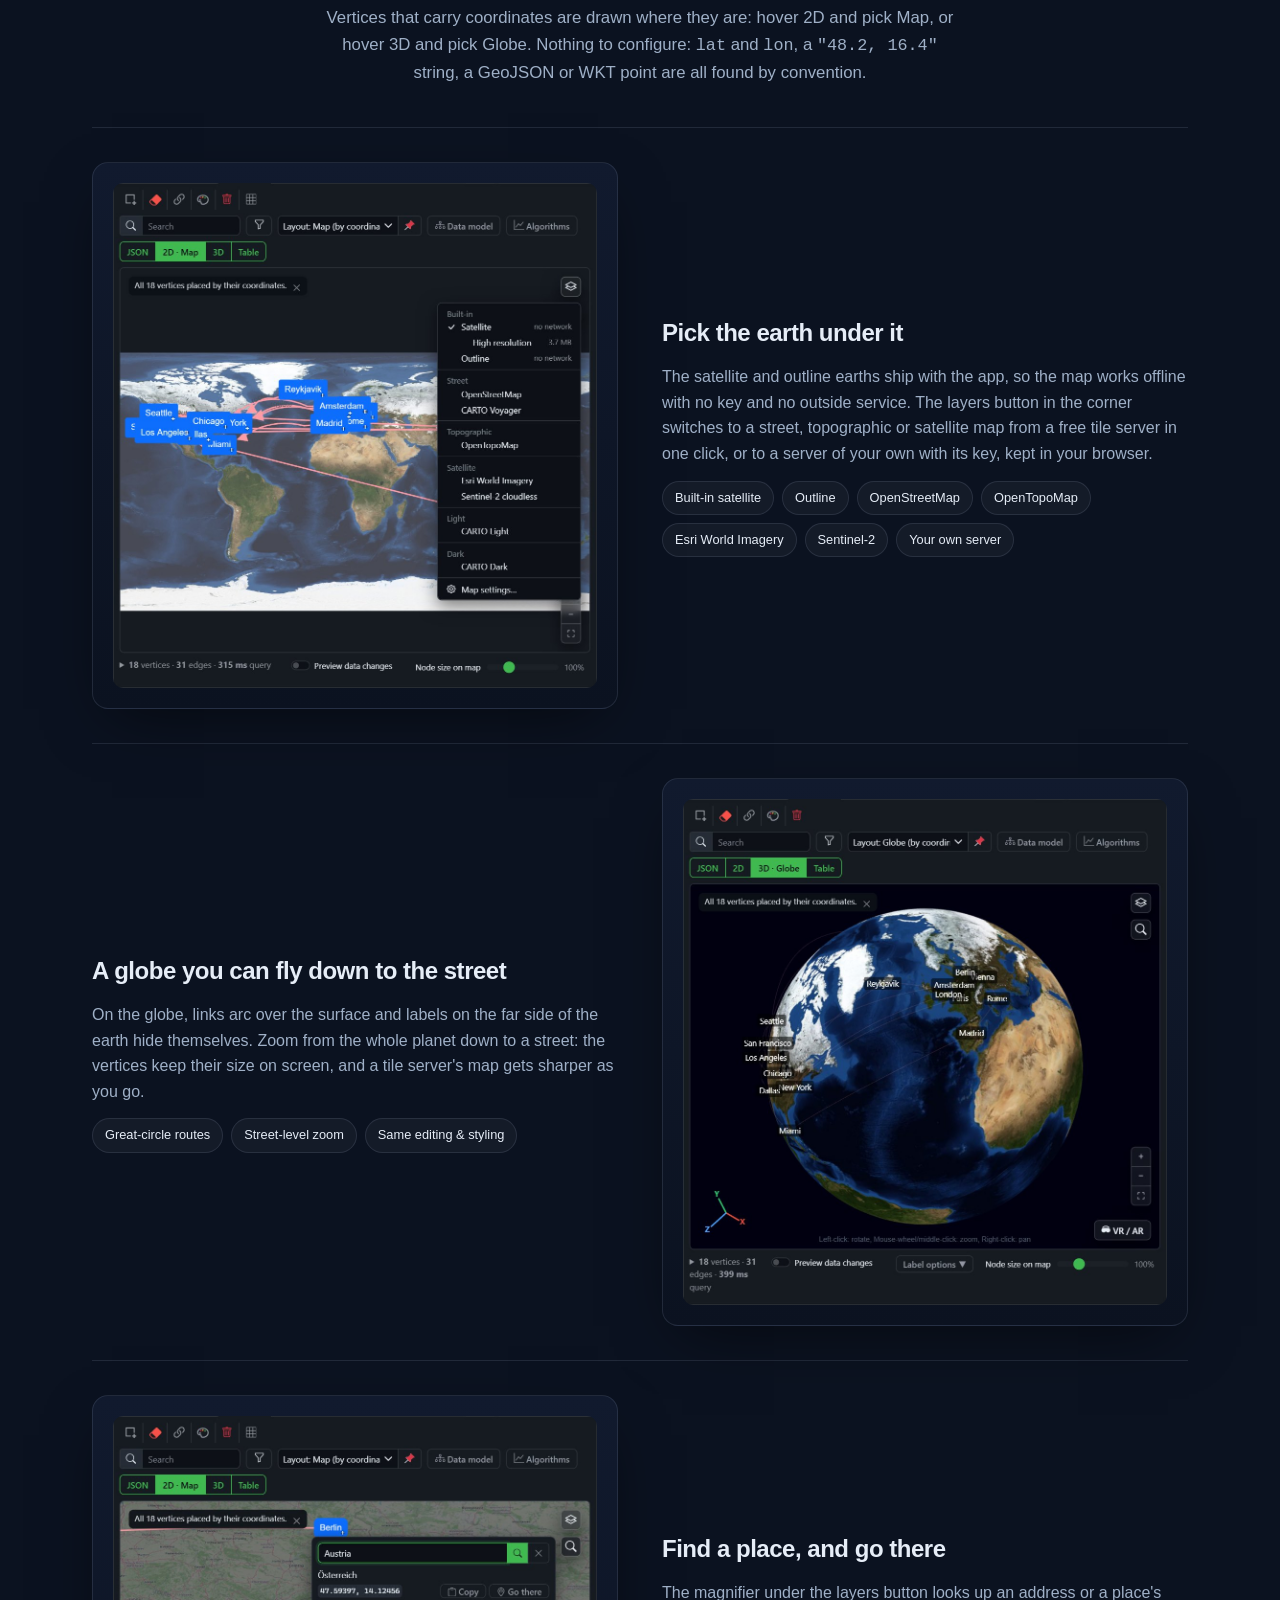
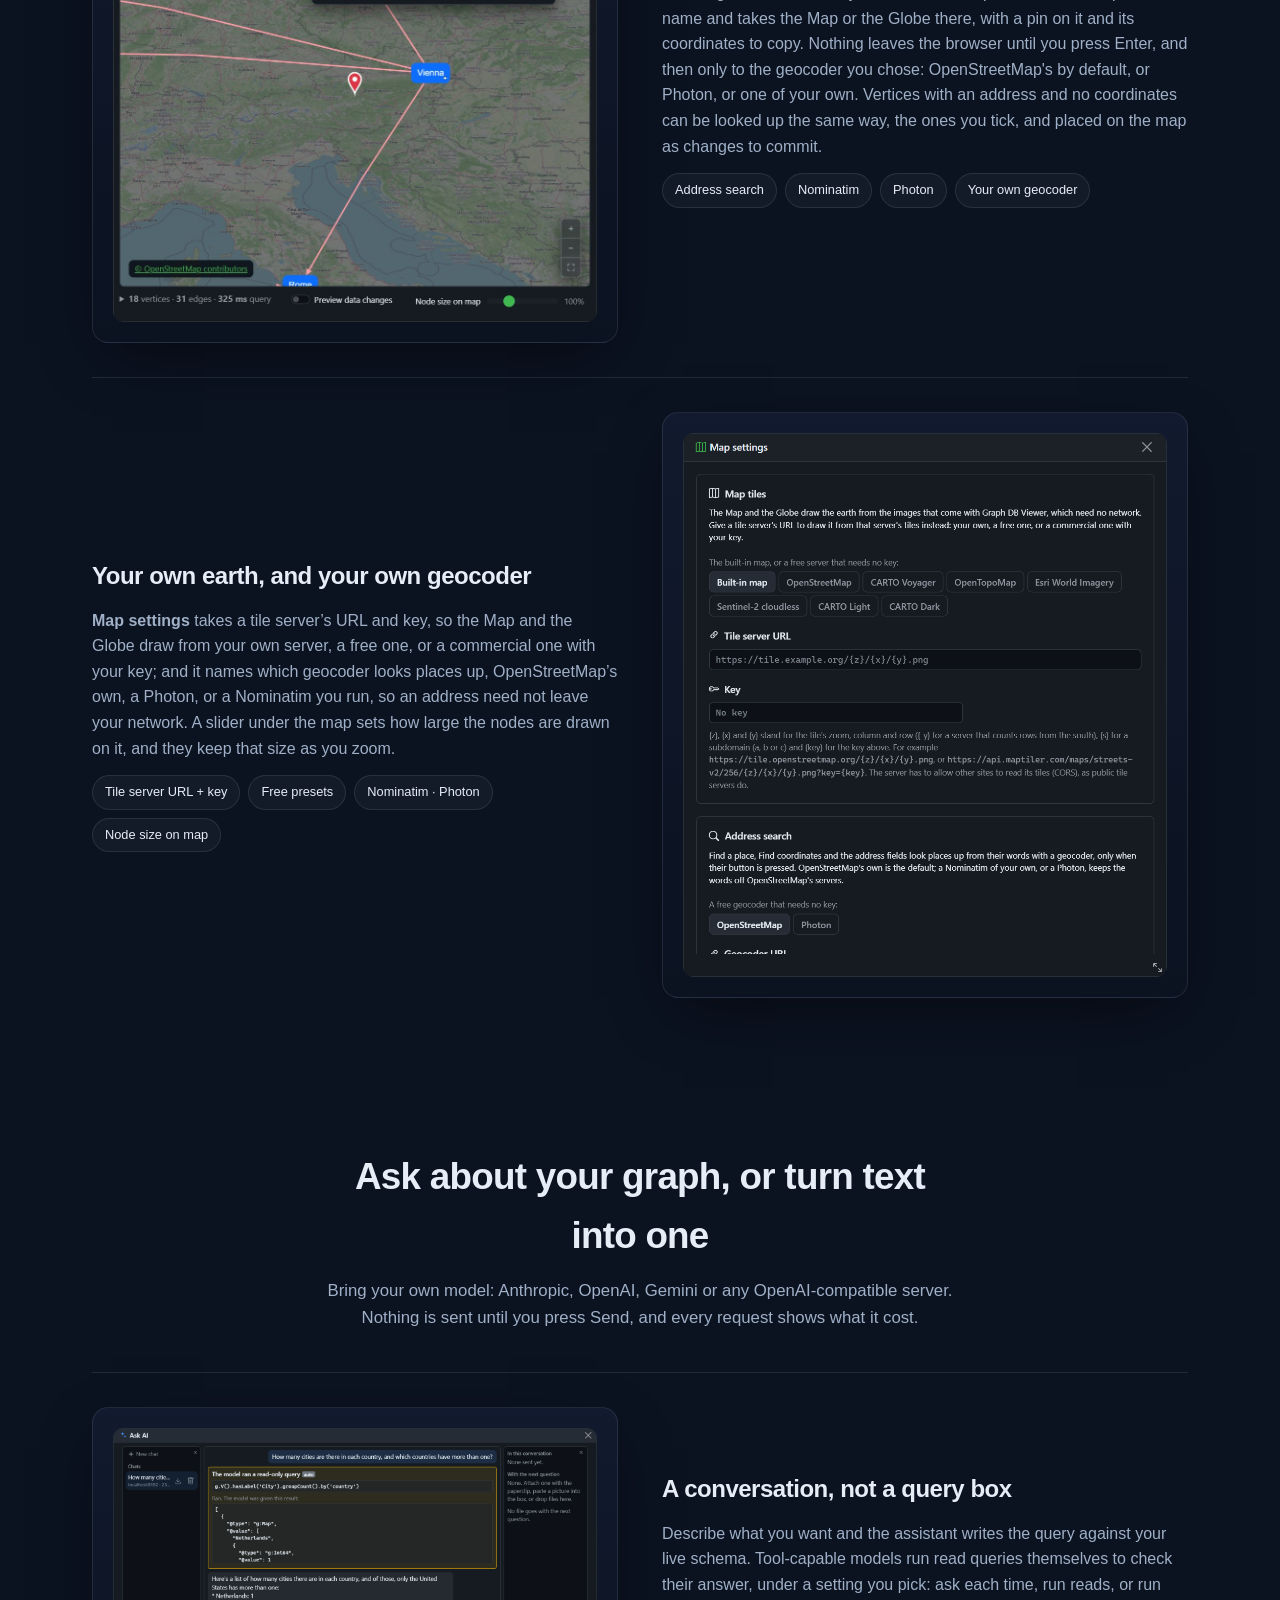
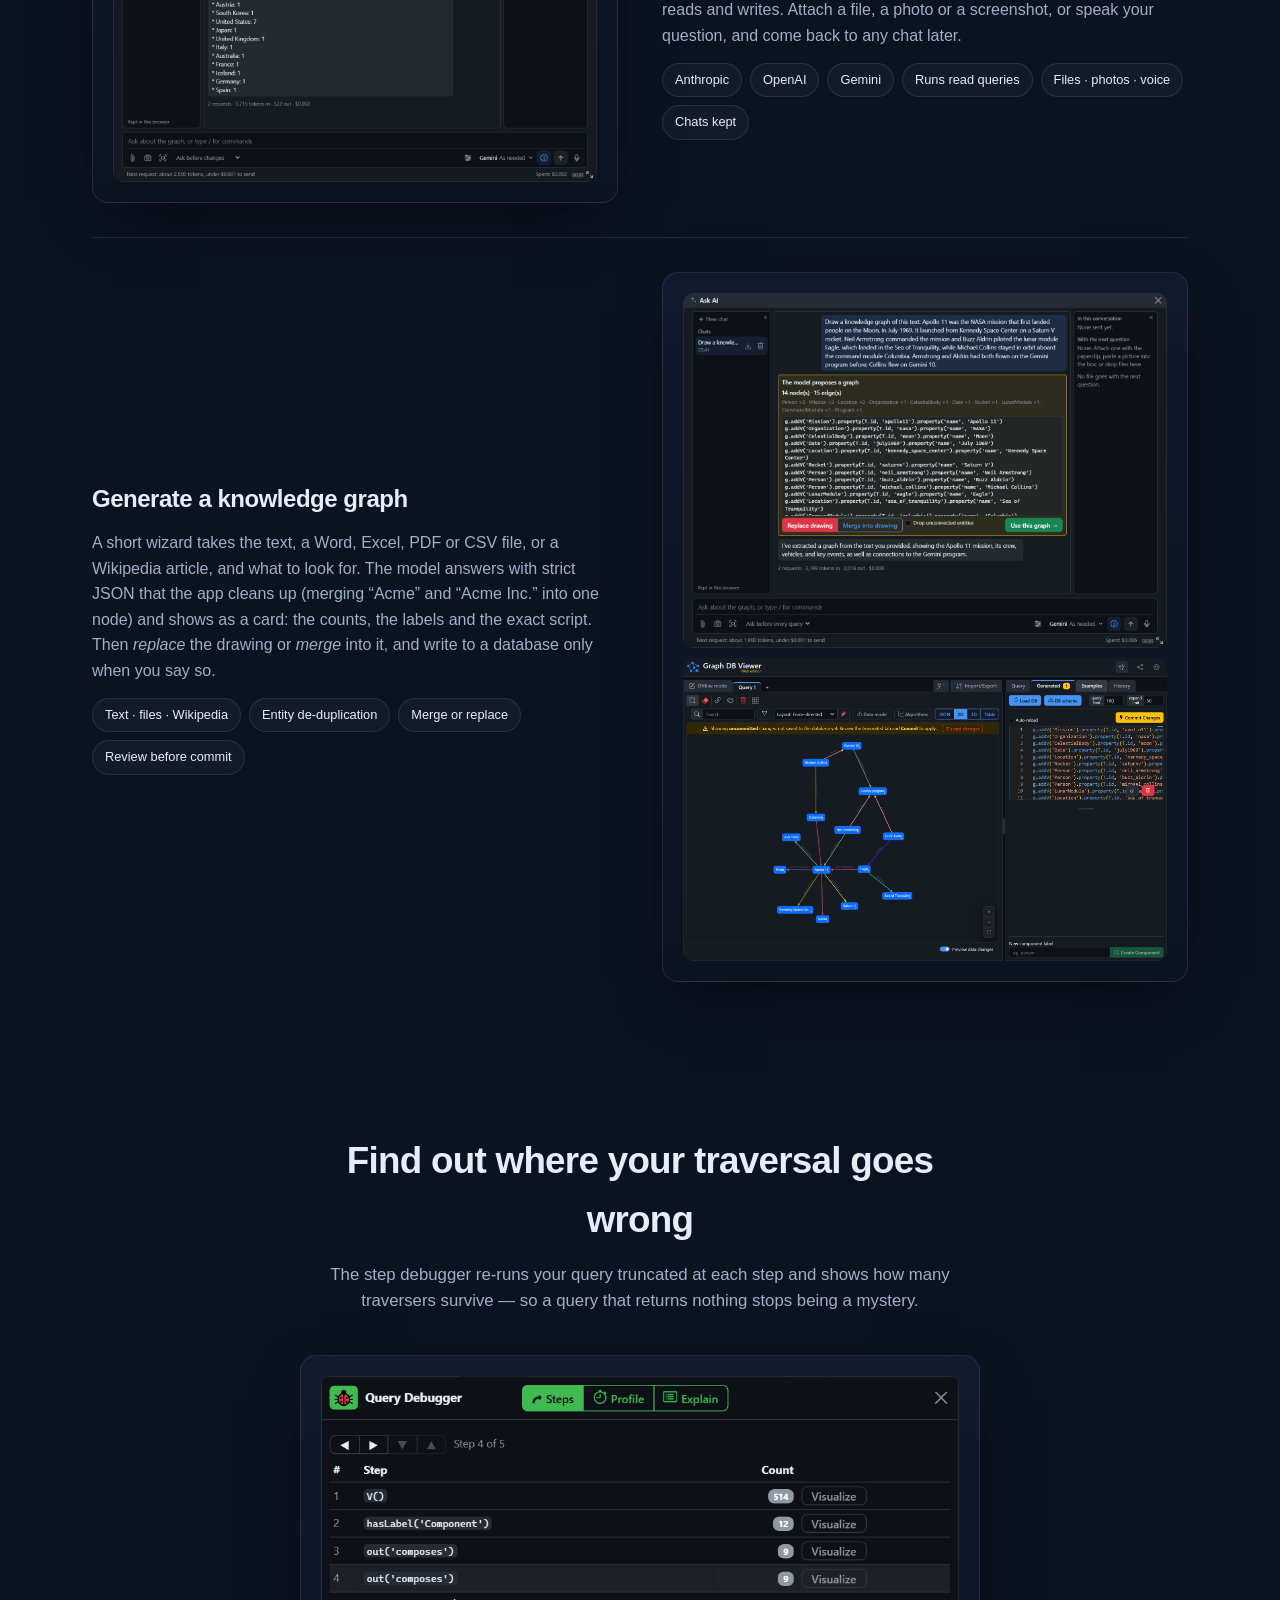
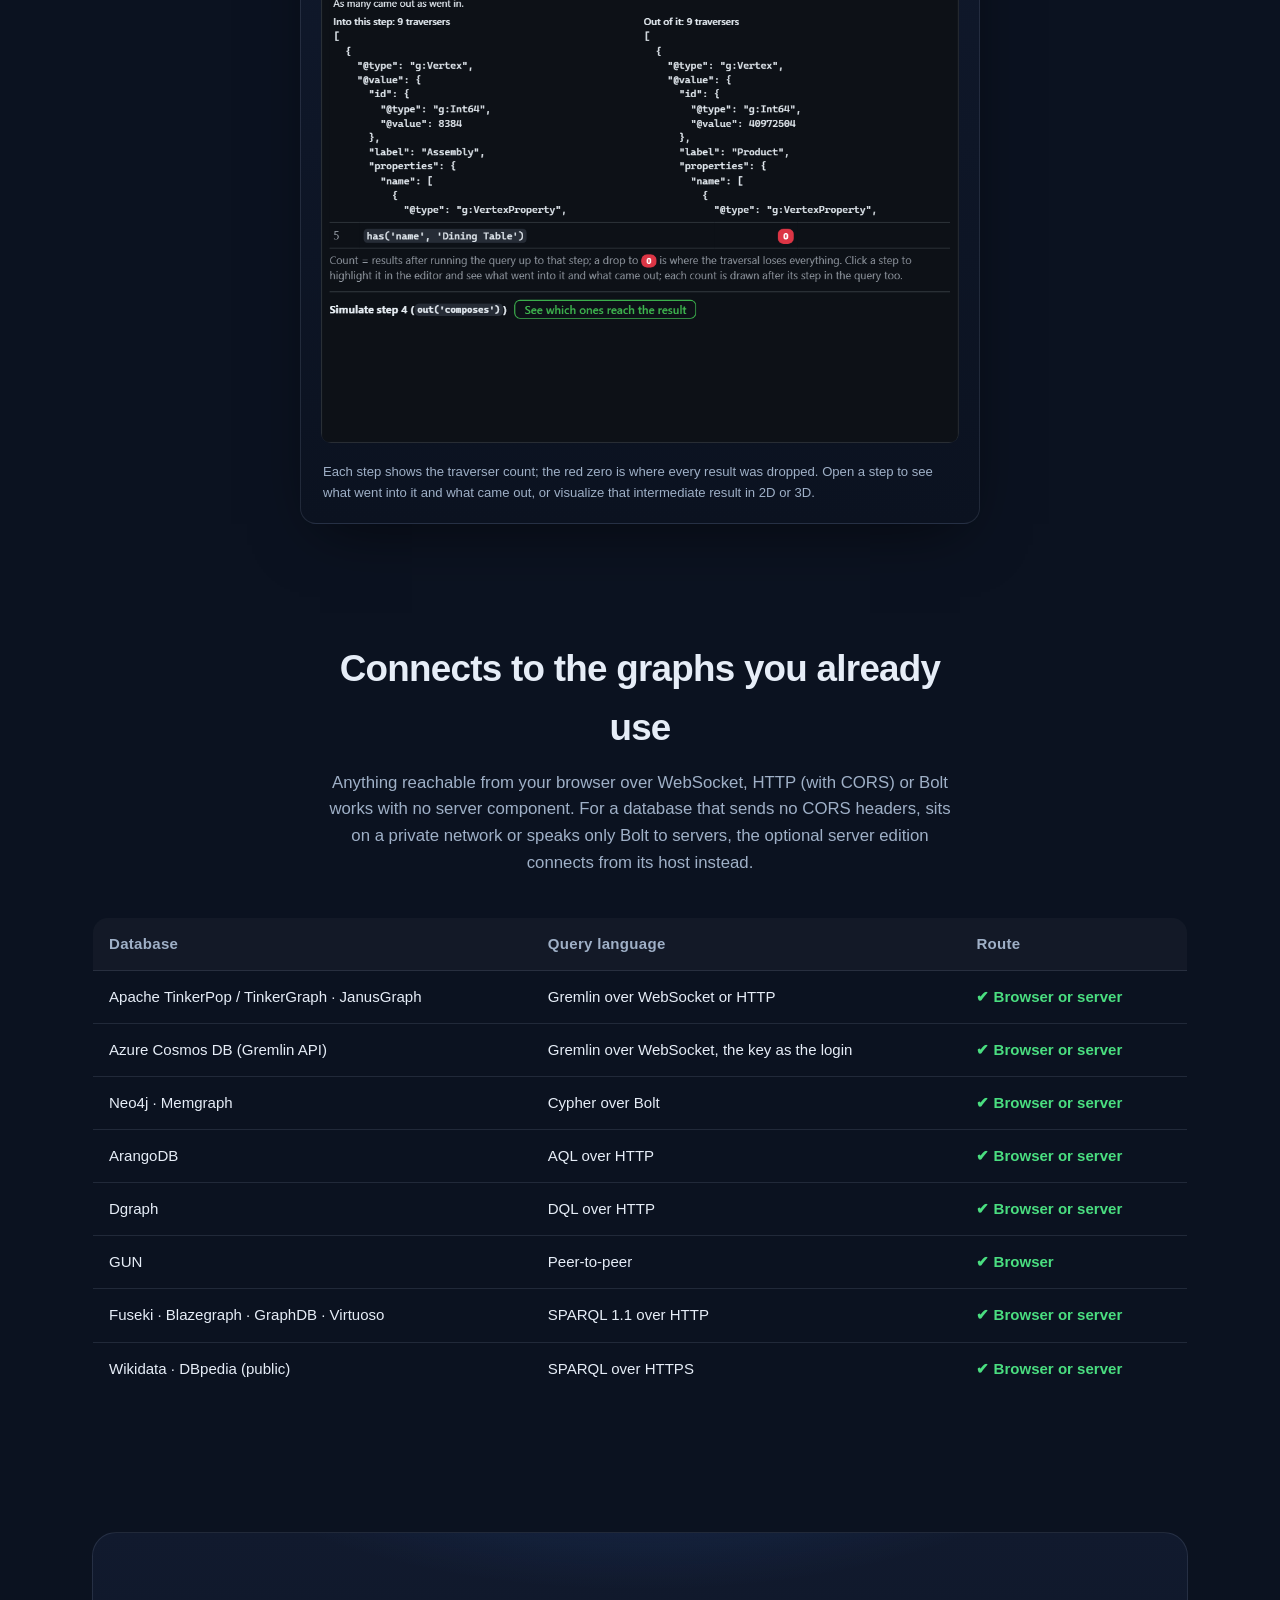
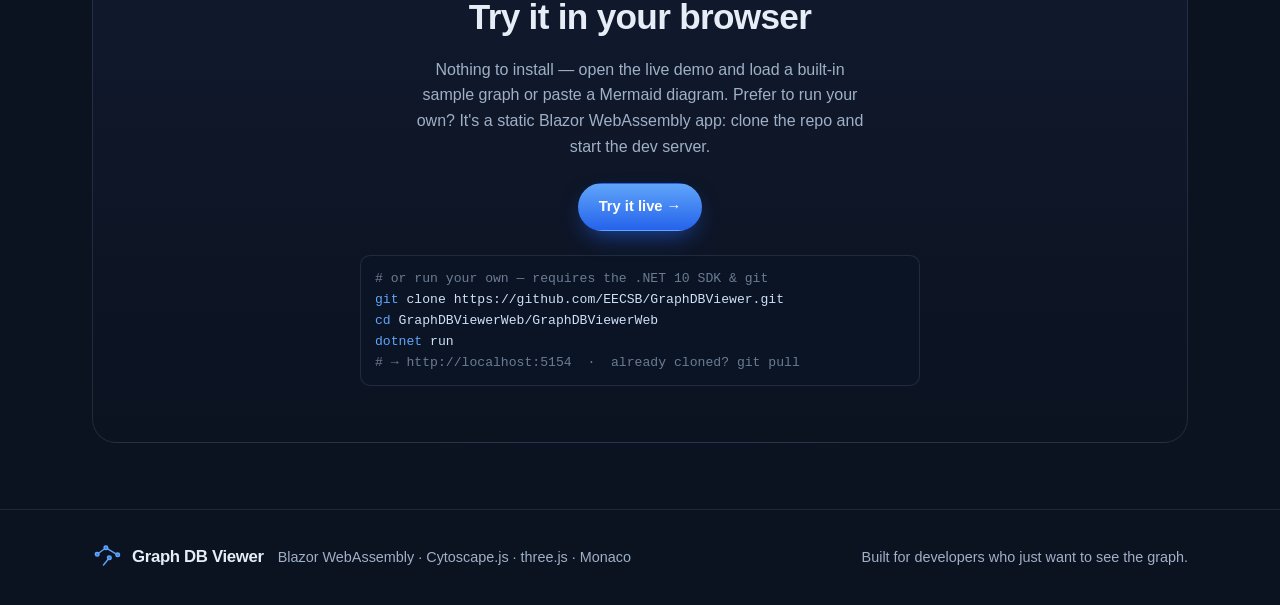
==== commit 50059725: "Update to v1.3.0 Everything since v1.2.0 in one update.  - Open several connections at once, each wi" ====
--- a/docs/index.html
+++ b/docs/index.html
@@ -6,7 +6,7 @@
 <!-- Every link opens in a new tab. -->
 <base target="_blank" />
 <title>Graph DB Viewer — Query, visualize &amp; edit graph databases in the browser</title>
-<meta name="description" content="A zero-backend Blazor WebAssembly app for exploring Gremlin, openCypher and SPARQL graphs. Query, visualize in 2D/3D, debug traversals, edit your graph — or generate one from text with AI, all in the browser." />
+<meta name="description" content="A Blazor WebAssembly app for exploring Gremlin, Cypher, AQL, DQL and SPARQL graphs. Query, visualize in 2D, 3D, on a map or a globe, debug traversals, edit your graph, ask an AI about it or generate one from text, all in the browser." />
 <link rel="icon" type="image/svg+xml" href="../GraphDBViewerWeb/wwwroot/favicon.svg" />
 <style>
   :root{
@@ -59,7 +59,9 @@
   @media(max-width:760px){.nav-links{display:none}}
 
   /* Hero */
-  .hero{padding:76px 0 54px;display:grid;grid-template-columns:1fr 1.2fr;gap:44px;align-items:center}
+  /* Wider than the page's column, most of it the slideshow (2026-11-06, the user: the pictures bigger). */
+  .hero{padding:76px 0 54px;display:grid;grid-template-columns:minmax(0,.8fr) minmax(0,1.5fr);gap:44px;align-items:center;
+    width:min(1480px,calc(100vw - 44px));margin-left:calc((100% - min(1480px,calc(100vw - 44px))) / 2)}
   .eyebrow{display:inline-flex;align-items:center;gap:8px;font-size:.78rem;font-weight:650;letter-spacing:.06em;
     text-transform:uppercase;color:var(--blue-400);background:rgba(59,130,246,.12);
     border:1px solid rgba(59,130,246,.28);padding:6px 12px;border-radius:999px}
@@ -98,6 +100,36 @@
     background:rgba(255,255,255,.42);box-shadow:0 1px 4px rgba(0,0,0,.55);transition:background .2s,transform .2s}
   .viz .dot-btn:hover{background:rgba(255,255,255,.7)}
   .viz .dot-btn.on{background:var(--blue-400);transform:scale(1.3)}
+  /* Arrows to go through the pictures, beside the dots (2026-11-06, the user). */
+  .viz .slide-nav{position:absolute;top:50%;transform:translateY(-50%);z-index:3;width:42px;height:42px;border-radius:50%;
+    display:flex;align-items:center;justify-content:center;padding:0;border:1px solid rgba(255,255,255,.2);
+    background:rgba(8,13,26,.62);color:#fff;cursor:pointer;opacity:.85;transition:opacity .2s,background .2s;
+    backdrop-filter:blur(4px)}
+  .viz .slide-nav:hover,.viz .slide-nav:focus-visible{opacity:1;background:rgba(37,99,235,.88)}
+  .viz .slide-nav.prev{left:12px}
+  .viz .slide-nav.next{right:12px}
+  .viz .slide-nav svg{width:18px;height:18px}
+  .viz .slides,.viewimg,.feature-media img,section img{cursor:zoom-in}
+
+  /* A picture opened large, any on the page (2026-11-06, the user), its caption under it; arrows and the arrow keys go
+     through them all, and Esc or a click beside it closes it. */
+  .lb{position:fixed;inset:0;z-index:100;display:flex;align-items:center;justify-content:center;padding:56px 80px;
+    background:rgba(3,7,18,.92);backdrop-filter:blur(6px)}
+  .lb[hidden]{display:none}
+  .lb figure{margin:0;display:flex;flex-direction:column;align-items:center;gap:12px;max-width:100%;max-height:100%}
+  .lb img{display:block;max-width:100%;max-height:calc(100vh - 150px);width:auto;height:auto;border-radius:10px;
+    border:1px solid var(--line);box-shadow:var(--shadow);cursor:default}
+  .lb figcaption{color:var(--muted);font-size:.92rem;text-align:center;max-width:80ch}
+  .lb-btn{position:absolute;width:46px;height:46px;border-radius:50%;padding:0;border:1px solid rgba(255,255,255,.2);
+    background:rgba(15,23,42,.75);color:#fff;display:flex;align-items:center;justify-content:center;cursor:pointer;
+    transition:background .2s}
+  .lb-btn:hover,.lb-btn:focus-visible{background:rgba(37,99,235,.88)}
+  .lb-btn svg{width:20px;height:20px}
+  .lb-prev{left:18px;top:50%;transform:translateY(-50%)}
+  .lb-next{right:18px;top:50%;transform:translateY(-50%)}
+  .lb-close{top:16px;right:18px}
+  .lb-count{position:absolute;top:28px;left:26px;color:var(--muted);font-size:.85rem}
+  @media(max-width:640px){.lb{padding:64px 12px}.lb-prev{left:6px}.lb-next{right:6px}}
 
   /* Stats strip */
   .stats{display:grid;grid-template-columns:repeat(4,1fr);gap:16px;margin:12px 0 20px}
@@ -158,7 +190,6 @@
   .dbtable th{background:rgba(255,255,255,.03);color:var(--muted);font-weight:650;letter-spacing:.02em}
   .dbtable tr:last-child td{border-bottom:none}
   .ok{color:#4ade80;font-weight:650}
-  .soon{color:var(--blue-400);font-weight:650}
 
   /* CTA */
   .cta{margin:20px 0 8px;text-align:center;padding:56px 28px;border:1px solid var(--line);border-radius:24px;
@@ -184,16 +215,16 @@
   <div class="wrap nav-inner">
     <a class="brand" href="#top">
       <svg viewBox="-10 -15 100 90" fill="none" stroke="#60a5fa" stroke-width="3" xmlns="http://www.w3.org/2000/svg">
-        <g transform="scale(1.59) translate(-16.6,-8.6)">
+        <g transform="scale(1.59) translate(-16.6,-8.49)">
           <g transform="rotate(-5)">
-            <line x1="20" y1="20" x2="40" y2="12"/><line x1="20" y1="20" x2="30" y2="40"/>
-            <line x1="40" y1="12" x2="60" y2="22"/><line x1="40" y1="12" x2="50" y2="36"/>
-            <line x1="30" y1="40" x2="50" y2="36"/><line x1="60" y1="22" x2="50" y2="36"/>
-            <circle cx="20" cy="20" r="4" fill="#3B82F6"/><circle cx="40" cy="12" r="4" fill="#3B82F6"/>
-            <circle cx="30" cy="40" r="4" fill="#3B82F6"/><circle cx="50" cy="36" r="4" fill="#3B82F6"/>
-            <circle cx="60" cy="22" r="4" fill="#3B82F6"/>
+            <line x1="18.42" y1="23.19" x2="38.64" y2="10.75"/><line x1="18.42" y1="23.19" x2="29.19" y2="48.67"/>
+            <line x1="38.64" y1="10.75" x2="62.84" y2="28.17"/><line x1="38.64" y1="10.75" x2="44.17" y2="33.01"/>
+            <line x1="29.19" y1="48.67" x2="44.17" y2="33.01"/><line x1="62.84" y1="28.17" x2="44.17" y2="33.01"/>
+            <circle cx="18.42" cy="23.19" r="4" fill="#3B82F6"/><circle cx="38.64" cy="10.75" r="4" fill="#3B82F6"/>
+            <circle cx="29.19" cy="48.67" r="4" fill="#3B82F6"/><circle cx="44.17" cy="33.01" r="4" fill="#3B82F6"/>
+            <circle cx="62.84" cy="28.17" r="4" fill="#3B82F6"/>
           </g>
-          <g transform="translate(24,24) scale(0.7)">
+          <g transform="translate(32.59,21.53) scale(0.7)">
             <path d="M22 32c4-6 11-10 15-10s11 4 15 10c-4 6-11 10-15 10S26 38 22 32z" stroke="#60a5fa" fill="none"/>
             <circle cx="37" cy="32" r="6" fill="#60a5fa"/>
           </g>
@@ -204,7 +235,8 @@
     <nav class="nav-links">
       <a href="#features">Features</a>
       <a href="#visualize">Visualize</a>
-      <a href="#generate">Generate with AI</a>
+      <a href="#map">Map &amp; Globe</a>
+      <a href="#generate">AI</a>
       <a href="#debug">Debug</a>
       <a href="#databases">Databases</a>
     </nav>
@@ -218,9 +250,9 @@
 <div class="wrap">
   <div class="hero">
     <div class="reveal in">
-      <span class="eyebrow">● Blazor WebAssembly · No backend</span>
+      <span class="eyebrow">● Blazor WebAssembly · No backend needed</span>
       <h1>Explore your graph database <span class="grad">in the browser.</span></h1>
-      <p class="lede">Connect to Gremlin, openCypher or SPARQL, run a query, and see your data as an interactive 2D or 3D graph, a table, or raw JSON — edit it and commit changes back, or generate a whole graph from text with AI.</p>
+      <p class="lede">Connect to Gremlin, Cypher, AQL, DQL or SPARQL, run a query, and see your data as an interactive 2D or 3D graph, on a world map or a globe, as a table or raw JSON. Edit it and commit changes back, ask an AI about it, or generate a whole graph from text.</p>
       <div class="hero-cta">
         <a class="btn btn-primary" href="https://eecs.blog/BlazorApps/GraphDBViewer/" target="_blank" rel="noopener">Try it live</a>
         <a class="btn btn-ghost" href="#features">See features</a>
@@ -237,11 +269,18 @@
         <span class="tag" id="heroTag">2D graph view</span>
       </div>
       <div class="slides">
-        <img class="slide on" src="img/app-2d.png" alt="The full app showing a loaded graph in the interactive 2D view" data-tag="2D graph view" />
-        <img class="slide" src="img/app-3d.png" alt="The full app showing the same graph in the interactive 3D view" data-tag="3D graph view" />
+        <img class="slide on" src="img/app-2d.png" alt="The full app showing a table's parts as an interactive 2D graph, one of them selected with its properties beside it" data-tag="2D graph view" />
+        <img class="slide" src="img/app-3d.png" alt="The full app showing the same parts in the interactive 3D view" data-tag="3D graph view" />
+<img class="slide" src="img/app-detailed.png" alt="The full app with Detailed view on for three labels: the lumber, the unpainted table and the finished table drawn as cards with their label, name and description" data-tag="Detailed view" />
+        <img class="slide" src="img/app-map.jpg" alt="The full app showing cities and the routes between them on a satellite world map" data-tag="Map" />
+        <img class="slide" src="img/app-place.jpg" alt="The full app with Find a place open on the Map: Austria found and pinned, its cities linked by rail on a street map" data-tag="Find a place" />
+        <img class="slide" src="img/app-globe.jpg" alt="The full app showing the same cities and routes on a 3D globe, seen over the North Atlantic" data-tag="Globe" />
         <img class="slide" src="img/app-table.png" alt="The full app showing the results as a vertices and edges table" data-tag="Table view" />
         <img class="slide" src="img/app-json.png" alt="The full app showing the raw JSON results" data-tag="JSON results" />
-        <img class="slide" src="img/app-debug.png" alt="The full app showing the step-through traversal debugger" data-tag="Traversal debugger" />
+        <img class="slide" src="img/app-debug.png" alt="The full app showing the step-through traversal debugger, a step opened to show what went in and what came out" data-tag="Traversal debugger" />
+        <img class="slide" src="img/app-ai.png" alt="The full app with the AI window open: the model ran a query against the graph and answered from its result" data-tag="AI" />
+        <button type="button" class="slide-nav prev" id="heroPrev" aria-label="Previous picture"><svg viewBox="0 0 16 16" fill="none" stroke="currentColor" stroke-width="2" stroke-linecap="round" stroke-linejoin="round" aria-hidden="true"><path d="M10 3 5 8l5 5"/></svg></button>
+        <button type="button" class="slide-nav next" id="heroNext" aria-label="Next picture"><svg viewBox="0 0 16 16" fill="none" stroke="currentColor" stroke-width="2" stroke-linecap="round" stroke-linejoin="round" aria-hidden="true"><path d="M6 3l5 5-5 5"/></svg></button>
       </div>
       <div class="dots" id="heroDots"></div>
     </div>
@@ -249,9 +288,9 @@
 
   <!-- STATS -->
   <div class="stats reveal">
-    <div class="stat"><b>4</b><span>view modes: JSON · 2D · 3D · Table</span></div>
-    <div class="stat"><b>12</b><span>graph layouts (6 in 2D, 6 in 3D)</span></div>
-    <div class="stat"><b>3</b><span>query languages highlighted</span></div>
+    <div class="stat"><b>6</b><span>database engines, browser-direct</span></div>
+    <div class="stat"><b>6</b><span>views: JSON · 2D · Map · 3D · Globe · Table</span></div>
+    <div class="stat"><b>13</b><span>graph layouts (7 in 2D, 6 in 3D)</span></div>
     <div class="stat"><b>0</b><span>servers to run — 100% in-browser</span></div>
   </div>
 </div>
@@ -265,23 +304,32 @@
     </div>
     <div class="grid">
       <div class="card reveal"><div class="ico">🔌</div>
-        <h3>Browser-direct connections</h3>
+        <h3>Six engines, browser-direct</h3>
         <p>Talk to your database with no proxy in between.</p>
         <ul>
-          <li>Gremlin over WebSocket <em>or</em> HTTP</li>
-          <li>Azure Cosmos DB (HMAC-SHA256 auth)</li>
-          <li>SPARQL / RDF endpoints</li>
-          <li>Saved connections, SSL toggle, status badge</li>
+          <li>Gremlin: TinkerPop, JanusGraph, Azure Cosmos DB</li>
+          <li>Cypher (Neo4j, Memgraph) · AQL (ArangoDB) · DQL (Dgraph)</li>
+          <li>SPARQL / RDF endpoints · GUN</li>
+          <li>An optional server edition for databases a browser cannot reach</li>
         </ul>
       </div>
       <div class="card reveal"><div class="ico">🧠</div>
         <h3>Schema-aware editor</h3>
         <p>A vendored Monaco editor that knows your graph.</p>
         <ul>
-          <li>Gremlin, openCypher &amp; SPARQL highlighting</li>
+          <li>Gremlin, Cypher, SPARQL, AQL &amp; DQL highlighting</li>
           <li>Autocomplete from real labels &amp; property keys</li>
-          <li>Context-aware suggestions &amp; auto-indent</li>
-          <li>✨ Ask AI in plain English — Anthropic · OpenAI · Gemini (bring your own key)</li>
+          <li>Saved queries, history and ready-made examples</li>
+        </ul>
+      </div>
+      <div class="card reveal"><div class="ico">✨</div>
+        <h3>AI</h3>
+        <p>A conversation about your graph, with your own key.</p>
+        <ul>
+          <li>Anthropic · OpenAI · Gemini · any OpenAI-compatible server</li>
+          <li>Runs read queries itself to check its answer, on your say-so</li>
+          <li>Ask with a file, a photo, a screenshot or your voice</li>
+          <li>Every chat kept, with the cost of each request shown</li>
         </ul>
       </div>
       <div class="card reveal"><div class="ico">🎨</div>
@@ -289,17 +337,38 @@
         <p>Flip any result between views instantly.</p>
         <ul>
           <li>Interactive 2D (Cytoscape.js) &amp; 3D (three.js)</li>
-          <li>Property table &amp; raw JSON</li>
-          <li>Per-label styling · edge colours · image &amp; 3D-model nodes</li>
+          <li>Property table with Excel-style column sizing &amp; raw JSON</li>
+          <li>Detailed view: a vertex drawn as a card with its label, name and properties</li>
+          <li>Per-label styling · edge colors · image &amp; 3D-model nodes · saved stylesheets</li>
           <li>WebXR VR/AR viewer with a phone QR</li>
+        </ul>
+      </div>
+      <div class="card reveal"><div class="ico">🌍</div>
+        <h3>Map &amp; Globe</h3>
+        <p>Vertices that carry coordinates, drawn where they are.</p>
+        <ul>
+          <li>A world map behind the 2D graph, a globe in 3D</li>
+          <li>Built-in satellite and outline earths, no network needed</li>
+          <li>Street, topographic and satellite tile servers in one click, or your own server and key</li>
+          <li>The globe zooms down to the street, labels and all</li>
+          <li>Find a place by its address and go there, with the geocoder you choose</li>
+        </ul>
+      </div>
+      <div class="card reveal"><div class="ico">📊</div>
+        <h3>Analyze</h3>
+        <p>Find out what the graph holds before you query it.</p>
+        <ul>
+          <li>PageRank, betweenness, degree, communities, components, shortest paths</li>
+          <li>A data-model diagram inferred from what is loaded</li>
+          <li>The database's own schema, read from the server</li>
         </ul>
       </div>
       <div class="card reveal"><div class="ico">🐞</div>
         <h3>Traversal debugger</h3>
         <p>gdotV-style step-through for Gremlin.</p>
         <ul>
-          <li>Traverser count after every step</li>
-          <li>Zero-drops highlighted</li>
+          <li>Traverser count after every step, drawn in the query too</li>
+          <li>Zero-drops highlighted · what went in and came out of a step</li>
           <li>Profile &amp; Explain tabs · mutation-safe</li>
         </ul>
       </div>
@@ -308,8 +377,9 @@
         <p>Mutations are staged and committed on your word.</p>
         <ul>
           <li>Add / edit / delete vertices, edges, properties</li>
-          <li>Two-click edge creation</li>
-          <li>Review generated queries before commit</li>
+          <li>Two-click edge creation · delete mode · grid snapping</li>
+          <li>Right-click a vertex for its menu, or the empty canvas for a new component</li>
+          <li>Preview staged changes on the canvas before you commit</li>
         </ul>
       </div>
       <div class="card reveal"><div class="ico">📥</div>
@@ -318,7 +388,34 @@
         <ul>
           <li>Paste GraphSON, Graphviz DOT or Mermaid — or draw offline</li>
           <li>✨ Generate a graph from text, files or Wikipedia</li>
-          <li>Export CSV · Excel · PNG/JPEG/SVG · DOT · 3D models</li>
+          <li>Export CSV · Excel · PNG/JPEG/SVG · Graphviz/DOT · 3D models</li>
+        </ul>
+      </div>
+      <div class="card reveal"><div class="ico">🤖</div>
+        <h3>Claude, through MCP</h3>
+        <p>Let Claude Code or Claude Desktop query through a viewer tab.</p>
+        <ul>
+          <li>Read queries, a picture of the graph, what the tab has open</li>
+          <li>Writes only when you tick the box, asked again on every link</li>
+          <li>Linked by a code you give it, on your own machine</li>
+        </ul>
+      </div>
+      <div class="card reveal"><div class="ico">🔗</div>
+        <h3>Share &amp; embed</h3>
+        <p>Hand somebody the view you are looking at.</p>
+        <ul>
+          <li>A link that opens the viewer set up as yours is</li>
+          <li>The code to embed it in a page of your own</li>
+          <li>Multiple query tabs, each its own workspace, kept on reload</li>
+        </ul>
+      </div>
+      <div class="card reveal"><div class="ico">🧭</div>
+        <h3>Easy to find your way</h3>
+        <p>Comfortable from the first minute.</p>
+        <ul>
+          <li>A guided tour of the parts, whenever you want it</li>
+          <li>Six themes, dark and light · full-width layout · an editor you drag taller</li>
+          <li>Installable PWA that works offline</li>
         </ul>
       </div>
     </div>
@@ -331,32 +428,101 @@
     <div class="feature reveal">
       <div>
         <h3>See your data the way that makes sense</h3>
-        <p>Every result is one click away from four representations, with a search box and per-label filter in both graph views. Style each vertex label with its own colour, size, display property and icon.</p>
+        <p>Every result is one click away from four representations, with a search box and per-label filter in both graph views, and a map or a globe behind them when the vertices have coordinates. Style each vertex label with its own color, size, display property and icon.</p>
         <div class="chips">
           <span class="chip">Force-directed</span><span class="chip">Tree</span><span class="chip">Concentric</span>
           <span class="chip">Circle</span><span class="chip">Grid</span><span class="chip">Radial 3D</span>
-          <span class="chip">Double-click to expand</span><span class="chip">Multiple tabs</span>
+          <span class="chip">Double-click to expand</span><span class="chip">Multiple tabs</span><span class="chip">VR / AR</span>
         </div>
       </div>
       <div class="feature-media">
         <div class="viewtabs" id="viewtabs">
           <button type="button" class="vtab" data-img="img/graph-json.png" data-alt="The sample graph shown as raw JSON">JSON</button>
-          <button type="button" class="vtab on" data-img="img/graph-2d.svg" data-alt="The sample graph shown in the interactive 2D view">2D</button>
+          <button type="button" class="vtab on" data-img="img/graph-2d.png" data-alt="The sample graph shown in the interactive 2D view">2D</button>
+          <button type="button" class="vtab" data-img="img/graph-map.jpg" data-alt="Cities and routes shown on the 2D view's world map">Map</button>
           <button type="button" class="vtab" data-img="img/graph-3d.png" data-alt="The sample graph shown in the interactive 3D view">3D</button>
+          <button type="button" class="vtab" data-img="img/graph-globe.jpg" data-alt="Cities and routes shown on the 3D view's globe">Globe</button>
           <button type="button" class="vtab" data-img="img/graph-table.png" data-alt="The sample graph shown as a vertices and edges table">Table</button>
         </div>
-        <img id="viewimg" class="viewimg" src="img/graph-2d.svg" alt="The sample graph shown in the interactive 2D view" />
+        <img id="viewimg" class="viewimg" src="img/graph-2d.png" alt="The sample graph shown in the interactive 2D view" />
+      </div>
+    </div>
+
+    <div class="feature reveal">
+      <div>
+        <h3>Cards on the canvas, and a window for the look</h3>
+        <p>Turn <b>Detailed view</b> on for a label and its vertices are drawn as cards: the label, the name, and the properties you tick to show, so a part reads at a glance without a click. The <b>Styling</b> window sets each label&rsquo;s color, size, shape, icon and 3D model, per label in this browser or per node saved to the database, and keeps whole stylesheets to apply again.</p>
+        <div class="chips"><span class="chip">Detailed view</span><span class="chip">Per label or per node</span><span class="chip">Shapes · icons · 3D models</span><span class="chip">Saved stylesheets</span></div>
+      </div>
+      <div class="feature-media">
+        <img src="img/graph-detailed.png" alt="The 2D canvas with Detailed view on for three labels: the lumber, the unpainted table and the finished table drawn as cards with their label, name and description, the other parts as plain nodes" style="display:block;width:100%;height:auto;border-radius:10px" />
+        <img src="img/styling.png" alt="The Styling window: one row per label with its color, size, Detailed view switch and display property, the Component row opened to its 2D shape, 3D shape, icon URL and 3D model URL" style="display:block;width:100%;height:auto;border-radius:10px;margin-top:12px" />
       </div>
     </div>
 
     <div class="feature reveal">
       <div>
         <h3>Write in the language your database speaks</h3>
-        <p>A self-hosted Monaco editor highlights Gremlin, openCypher and SPARQL, auto-closes brackets and quotes, and completes real vertex labels, edge labels and property keys pulled live from your database.</p>
-        <div class="chips"><span class="chip">Gremlin</span><span class="chip">openCypher</span><span class="chip">SPARQL</span><span class="chip">Schema autocomplete</span></div>
-      </div>
-      <div class="feature-media">
-        <img src="img/query-editor.png" alt="The self-hosted Monaco query editor showing a syntax-highlighted Gremlin query" style="display:block;width:100%;height:auto;border-radius:10px" />
+        <p>A self-hosted Monaco editor highlights Gremlin, Cypher, SPARQL, AQL and DQL, auto-closes brackets and quotes, and completes real vertex labels, edge labels and property keys pulled live from your database.</p>
+        <div class="chips"><span class="chip">Gremlin</span><span class="chip">Cypher</span><span class="chip">SPARQL</span><span class="chip">AQL</span><span class="chip">DQL</span><span class="chip">Schema autocomplete</span></div>
+      </div>
+      <div class="feature-media">
+        <img src="img/query-editor.png" alt="The query editor with a syntax-highlighted Gremlin query, suggesting the database's own labels and property keys as it is typed" style="display:block;width:100%;height:auto;border-radius:10px" />
+      </div>
+    </div>
+  </div>
+</section>
+
+<!-- MAP AND GLOBE -->
+<section id="map">
+  <div class="wrap">
+    <div class="sec-head reveal">
+      <h2>Put your graph on the map</h2>
+      <p>Vertices that carry coordinates are drawn where they are: hover 2D and pick Map, or hover 3D and pick Globe. Nothing to configure: <code>lat</code> and <code>lon</code>, a <code>"48.2, 16.4"</code> string, a GeoJSON or WKT point are all found by convention.</p>
+    </div>
+    <div class="feature reveal">
+      <div>
+        <h3>Pick the earth under it</h3>
+        <p>The satellite and outline earths ship with the app, so the map works offline with no key and no outside service. The layers button in the corner switches to a street, topographic or satellite map from a free tile server in one click, or to a server of your own with its key, kept in your browser.</p>
+        <div class="chips">
+          <span class="chip">Built-in satellite</span><span class="chip">Outline</span><span class="chip">OpenStreetMap</span>
+          <span class="chip">OpenTopoMap</span><span class="chip">Esri World Imagery</span><span class="chip">Sentinel-2</span><span class="chip">Your own server</span>
+        </div>
+      </div>
+      <div class="feature-media">
+        <img src="img/map-layers.jpg" alt="The Map with its layers menu open: the built-in satellite and outline earths, and free street, topographic, satellite, light and dark tile servers" style="display:block;width:100%;height:auto;border-radius:10px" />
+      </div>
+    </div>
+
+    <div class="feature reveal">
+      <div>
+        <h3>A globe you can fly down to the street</h3>
+        <p>On the globe, links arc over the surface and labels on the far side of the earth hide themselves. Zoom from the whole planet down to a street: the vertices keep their size on screen, and a tile server's map gets sharper as you go.</p>
+        <div class="chips"><span class="chip">Great-circle routes</span><span class="chip">Street-level zoom</span><span class="chip">Same editing &amp; styling</span></div>
+      </div>
+      <div class="feature-media">
+        <img src="img/graph-globe.jpg" alt="Cities in North America and Europe on the globe, seen over the North Atlantic" style="display:block;width:100%;height:auto;border-radius:10px" />
+      </div>
+    </div>
+
+    <div class="feature reveal">
+      <div>
+        <h3>Find a place, and go there</h3>
+        <p>The magnifier under the layers button looks up an address or a place's name and takes the Map or the Globe there, with a pin on it and its coordinates to copy. Nothing leaves the browser until you press Enter, and then only to the geocoder you chose: OpenStreetMap's by default, or Photon, or one of your own. Vertices with an address and no coordinates can be looked up the same way, the ones you tick, and placed on the map as changes to commit.</p>
+        <div class="chips"><span class="chip">Address search</span><span class="chip">Nominatim</span><span class="chip">Photon</span><span class="chip">Your own geocoder</span></div>
+      </div>
+      <div class="feature-media">
+        <img src="img/map-place.jpg" alt="The Map with Find a place open: Austria found, a pin in its middle, its coordinates ready to copy, and Austria's cities linked by rail around it on a street map" style="display:block;width:100%;height:auto;border-radius:10px" />
+      </div>
+    </div>
+    <div class="feature reveal">
+      <div>
+        <h3>Your own earth, and your own geocoder</h3>
+        <p><b>Map settings</b> takes a tile server&rsquo;s URL and key, so the Map and the Globe draw from your own server, a free one, or a commercial one with your key; and it names which geocoder looks places up, OpenStreetMap&rsquo;s own, a Photon, or a Nominatim you run, so an address need not leave your network. A slider under the map sets how large the nodes are drawn on it, and they keep that size as you zoom.</p>
+        <div class="chips"><span class="chip">Tile server URL + key</span><span class="chip">Free presets</span><span class="chip">Nominatim · Photon</span><span class="chip">Node size on map</span></div>
+      </div>
+      <div class="feature-media">
+        <img src="img/map-settings.png" alt="Map settings: the built-in map or a free tile server in one click, a tile server URL and key of your own, and which geocoder looks places up" style="display:block;width:100%;height:auto;border-radius:10px" />
       </div>
     </div>
   </div>
@@ -366,30 +532,35 @@
 <section id="generate">
   <div class="wrap">
     <div class="sec-head reveal">
-      <h2>Turn text into a graph</h2>
-      <p>Paste notes, drop in a Word, Excel or CSV file, or name a Wikipedia article — an AI model extracts the entities and relationships and draws them, ready to review before anything is saved.</p>
-    </div>
-    <div class="feature reveal">
-      <div>
-        <h3>Generate a knowledge graph with AI</h3>
-        <p>Bring your own model — Anthropic, OpenAI, Gemini or any OpenAI-compatible server. The app asks for strict JSON, cleans it up (merging &ldquo;Acme&rdquo; and &ldquo;Acme Inc.&rdquo; into one node), and previews the counts, labels and every repair before you accept. Then <em>merge</em> it into your drawing or <em>replace</em> it — and write to a database only when you say so.</p>
+      <h2>Ask about your graph, or turn text into one</h2>
+      <p>Bring your own model: Anthropic, OpenAI, Gemini or any OpenAI-compatible server. Nothing is sent until you press Send, and every request shows what it cost.</p>
+    </div>
+    <div class="feature reveal">
+      <div>
+        <h3>A conversation, not a query box</h3>
+        <p>Describe what you want and the assistant writes the query against your live schema. Tool-capable models run read queries themselves to check their answer, under a setting you pick: ask each time, run reads, or run reads and writes. Attach a file, a photo or a screenshot, or speak your question, and come back to any chat later.</p>
         <div class="chips">
           <span class="chip">Anthropic</span><span class="chip">OpenAI</span><span class="chip">Gemini</span>
-          <span class="chip">Word · Excel · CSV</span><span class="chip">Wikipedia</span>
-          <span class="chip">Entity de-duplication</span><span class="chip">Merge or replace</span><span class="chip">Review before commit</span>
+          <span class="chip">Runs read queries</span><span class="chip">Files · photos · voice</span><span class="chip">Chats kept</span>
         </div>
       </div>
       <div class="feature-media">
-        <div class="code" style="text-align:left">
-          <span class="c">"Alice, an engineer at Acme,</span><br>
-          <span class="c">&nbsp;works with Bob on the Table project."</span><br><br>
-          <span class="k">&rarr;</span> Person <span class="m">Alice</span> <span class="s">&mdash;[worksAt]&rarr;</span> Company <span class="m">Acme</span><br>
-          <span class="k">&rarr;</span> Person <span class="m">Alice</span> <span class="s">&mdash;[worksWith]&rarr;</span> Person <span class="m">Bob</span><br>
-          <span class="k">&rarr;</span> Person <span class="m">Alice</span> <span class="s">&mdash;[worksOn]&rarr;</span> Project <span class="m">Table</span>
+        <img src="img/ai-chat.png" alt="The AI window answering how many cities each country has: the model ran a groupCount query and answered from its result" style="display:block;width:100%;height:auto;border-radius:10px" />
+      </div>
+    </div>
+
+    <div class="feature reveal">
+      <div>
+        <h3>Generate a knowledge graph</h3>
+        <p>A short wizard takes the text, a Word, Excel, PDF or CSV file, or a Wikipedia article, and what to look for. The model answers with strict JSON that the app cleans up (merging &ldquo;Acme&rdquo; and &ldquo;Acme Inc.&rdquo; into one node) and shows as a card: the counts, the labels and the exact script. Then <em>replace</em> the drawing or <em>merge</em> into it, and write to a database only when you say so.</p>
+        <div class="chips">
+          <span class="chip">Text · files · Wikipedia</span><span class="chip">Entity de-duplication</span>
+          <span class="chip">Merge or replace</span><span class="chip">Review before commit</span>
         </div>
-        <div style="display:flex;gap:8px;align-items:center;justify-content:center;font-size:.82rem;color:var(--muted)">
-          <span class="count" style="color:var(--blue-400)">4 nodes</span> · <span class="count" style="color:var(--blue-400)">3 edges</span> · previewed before drawing
-        </div>
+      </div>
+      <div class="feature-media">
+        <img src="img/kg-card.png" alt="A knowledge graph proposed from a paragraph about Apollo 11: 14 nodes and 15 edges by label, the script that adds them, and Replace drawing, Merge into drawing and Use this graph" style="display:block;width:100%;height:auto;border-radius:10px" />
+        <img src="img/app-generated.png" alt="The Apollo 11 graph drawn on the canvas, its additions staged in the Generated tab to commit" style="display:block;width:100%;height:auto;border-radius:10px" />
       </div>
     </div>
   </div>
@@ -403,8 +574,8 @@
       <p>The step debugger re-runs your query truncated at each step and shows how many traversers survive — so a query that returns nothing stops being a mystery.</p>
     </div>
     <div class="feature-media reveal" style="max-width:680px;margin:0 auto">
-      <img src="img/debugger.png" alt="The step debugger showing the traverser count after each step, with the final step dropped to zero highlighted in red" style="display:block;width:100%;height:auto;border-radius:10px" />
-      <p class="muted" style="font-size:.82rem;margin:8px 2px 0">Each step shows the traverser count; the red zero is where every result was dropped — click any step to visualize that intermediate result in 2D or 3D.</p>
+      <img src="img/debugger.png" alt="The step debugger showing the traverser count after each step, one step opened to show the traversers going in and coming out, and the final step dropped to zero highlighted in red" style="display:block;width:100%;height:auto;border-radius:10px" />
+      <p class="muted" style="font-size:.82rem;margin:8px 2px 0">Each step shows the traverser count; the red zero is where every result was dropped. Open a step to see what went into it and what came out, or visualize that intermediate result in 2D or 3D.</p>
     </div>
   </div>
 </section>
@@ -414,17 +585,20 @@
   <div class="wrap">
     <div class="sec-head reveal">
       <h2>Connects to the graphs you already use</h2>
-      <p>Anything reachable from your browser over WebSocket or HTTP (with CORS) works — no server component required.</p>
+      <p>Anything reachable from your browser over WebSocket, HTTP (with CORS) or Bolt works with no server component. For a database that sends no CORS headers, sits on a private network or speaks only Bolt to servers, the optional server edition connects from its host instead.</p>
     </div>
     <div class="reveal">
       <table class="dbtable">
-        <thead><tr><th>Database</th><th>Protocol</th><th>Status</th></tr></thead>
+        <thead><tr><th>Database</th><th>Query language</th><th>Route</th></tr></thead>
         <tbody>
-          <tr><td>Apache TinkerPop / TinkerGraph</td><td>Gremlin over WebSocket or HTTP</td><td class="ok">✔ Supported</td></tr>
-          <tr><td>Azure Cosmos DB (Gremlin API)</td><td>Gremlin + HMAC-SHA256</td><td class="ok">✔ Supported</td></tr>
-          <tr><td>Fuseki · Blazegraph · GraphDB · Virtuoso</td><td>SPARQL 1.1 over HTTP</td><td class="ok">✔ Supported</td></tr>
-          <tr><td>Wikidata · DBpedia (public)</td><td>SPARQL over HTTPS</td><td class="ok">✔ Supported</td></tr>
-          <tr><td>Neo4j · Memgraph · ArangoDB · Dgraph</td><td>Cypher / AQL / DQL</td><td class="soon">◷ On the roadmap</td></tr>
+          <tr><td>Apache TinkerPop / TinkerGraph · JanusGraph</td><td>Gremlin over WebSocket or HTTP</td><td class="ok">✔ Browser or server</td></tr>
+          <tr><td>Azure Cosmos DB (Gremlin API)</td><td>Gremlin over WebSocket, the key as the login</td><td class="ok">✔ Browser or server</td></tr>
+          <tr><td>Neo4j · Memgraph</td><td>Cypher over Bolt</td><td class="ok">✔ Browser or server</td></tr>
+          <tr><td>ArangoDB</td><td>AQL over HTTP</td><td class="ok">✔ Browser or server</td></tr>
+          <tr><td>Dgraph</td><td>DQL over HTTP</td><td class="ok">✔ Browser or server</td></tr>
+          <tr><td>GUN</td><td>Peer-to-peer</td><td class="ok">✔ Browser</td></tr>
+          <tr><td>Fuseki · Blazegraph · GraphDB · Virtuoso</td><td>SPARQL 1.1 over HTTP</td><td class="ok">✔ Browser or server</td></tr>
+          <tr><td>Wikidata · DBpedia (public)</td><td>SPARQL over HTTPS</td><td class="ok">✔ Browser or server</td></tr>
         </tbody>
       </table>
     </div>
@@ -455,10 +629,10 @@
   <div class="wrap foot-inner">
     <span class="brand">
       <svg viewBox="-10 -15 100 90" width="24" height="20" fill="none" stroke="#60a5fa" stroke-width="3" xmlns="http://www.w3.org/2000/svg">
-        <g transform="scale(1.59) translate(-16.6,-8.6)"><g transform="rotate(-5)">
-          <line x1="20" y1="20" x2="40" y2="12"/><line x1="40" y1="12" x2="60" y2="22"/><line x1="30" y1="40" x2="50" y2="36"/>
-          <circle cx="20" cy="20" r="4" fill="#3B82F6"/><circle cx="40" cy="12" r="4" fill="#3B82F6"/>
-          <circle cx="60" cy="22" r="4" fill="#3B82F6"/><circle cx="50" cy="36" r="4" fill="#3B82F6"/>
+        <g transform="scale(1.59) translate(-16.6,-8.49)"><g transform="rotate(-5)">
+          <line x1="18.42" y1="23.19" x2="38.64" y2="10.75"/><line x1="38.64" y1="10.75" x2="62.84" y2="28.17"/><line x1="29.19" y1="48.67" x2="44.17" y2="33.01"/>
+          <circle cx="18.42" cy="23.19" r="4" fill="#3B82F6"/><circle cx="38.64" cy="10.75" r="4" fill="#3B82F6"/>
+          <circle cx="62.84" cy="28.17" r="4" fill="#3B82F6"/><circle cx="44.17" cy="33.01" r="4" fill="#3B82F6"/>
         </g></g>
       </svg>
       Graph DB Viewer
@@ -467,6 +641,15 @@
     <span class="sp">Built for developers who just want to see the graph.</span>
   </div>
 </footer>
+
+<!-- A picture opened large -->
+<div class="lb" id="lightbox" role="dialog" aria-modal="true" aria-label="Picture" hidden>
+  <span class="lb-count" id="lbCount"></span>
+  <button type="button" class="lb-btn lb-close" id="lbClose" aria-label="Close"><svg viewBox="0 0 16 16" fill="none" stroke="currentColor" stroke-width="2" stroke-linecap="round" aria-hidden="true"><path d="M3.5 3.5l9 9M12.5 3.5l-9 9"/></svg></button>
+  <button type="button" class="lb-btn lb-prev" id="lbPrev" aria-label="Previous picture"><svg viewBox="0 0 16 16" fill="none" stroke="currentColor" stroke-width="2" stroke-linecap="round" stroke-linejoin="round" aria-hidden="true"><path d="M10 3 5 8l5 5"/></svg></button>
+  <figure><img id="lbImg" alt="" /><figcaption id="lbCaption"></figcaption></figure>
+  <button type="button" class="lb-btn lb-next" id="lbNext" aria-label="Next picture"><svg viewBox="0 0 16 16" fill="none" stroke="currentColor" stroke-width="2" stroke-linecap="round" stroke-linejoin="round" aria-hidden="true"><path d="M6 3l5 5-5 5"/></svg></button>
+</div>
 
 <script>
   const io = new IntersectionObserver((entries)=>{
@@ -484,7 +667,55 @@
     viewimg.alt = tab.dataset.alt;
   }));
 
-  // Hero slideshow: cross-fade through the app screenshots, auto-advancing, with clickable dots.
+  // Lightbox: any picture on the page opened large with its caption; the arrows and the arrow keys go through them all, in
+  // the page's order, and Esc, the cross or a click beside the picture closes it.
+  (function(){
+    const lb = document.getElementById('lightbox');
+    const img = document.getElementById('lbImg');
+    const caption = document.getElementById('lbCaption');
+    const count = document.getElementById('lbCount');
+    let list = [], at = 0, back = null;
+    function show(n){
+      at = (n + list.length) % list.length;
+      const p = list[at];
+      img.src = p.currentSrc || p.src;
+      img.alt = p.alt;
+      caption.textContent = p.alt;
+      count.textContent = (at + 1) + ' / ' + list.length;
+    }
+    function close(){
+      lb.hidden = true;
+      document.body.style.overflow = '';
+      if(back) back.focus();
+    }
+    window.openLightbox = function(picture){
+      list = [...document.querySelectorAll('img')].filter(i => !lb.contains(i));
+      back = document.activeElement;
+      show(Math.max(0, list.indexOf(picture)));
+      lb.hidden = false;
+      document.body.style.overflow = 'hidden';
+      document.getElementById('lbClose').focus();
+    };
+    document.getElementById('lbClose').addEventListener('click', close);
+    document.getElementById('lbPrev').addEventListener('click', ()=>show(at - 1));
+    document.getElementById('lbNext').addEventListener('click', ()=>show(at + 1));
+    lb.addEventListener('click', e=>{ if(e.target === lb || e.target.tagName === 'FIGURE') close(); });
+    document.addEventListener('keydown', e=>{
+      if(lb.hidden) return;
+      if(e.key === 'Escape') close();
+      else if(e.key === 'ArrowLeft') show(at - 1);
+      else if(e.key === 'ArrowRight') show(at + 1);
+    });
+    //The slideshow opens its own picture on screen (its others are stacked under it, unseen), so it is left to itself here.
+    document.addEventListener('click', e=>{
+      const p = e.target.closest && e.target.closest('img');
+      if(!p || lb.contains(p) || p.closest('#heroshow')) return;
+      window.openLightbox(p);
+    });
+  })();
+
+  // Hero slideshow: cross-fade through the app screenshots, auto-advancing, with clickable dots and arrows (2026-11-06, the
+  // user), resting while the pointer is over it; a click on a picture opens it large.
   (function(){
     const show = document.getElementById('heroshow');
     if(!show) return;
@@ -492,6 +723,11 @@
     const tag = document.getElementById('heroTag');
     const dotsWrap = document.getElementById('heroDots');
     let idx = 0, timer;
+    document.getElementById('heroPrev').addEventListener('click', e=>{ e.stopPropagation(); go((idx - 1 + slides.length) % slides.length); restart(); });
+    document.getElementById('heroNext').addEventListener('click', e=>{ e.stopPropagation(); go((idx + 1) % slides.length); restart(); });
+    show.querySelector('.slides').addEventListener('click', e=>{ if(!e.target.closest('.slide-nav')) window.openLightbox(slides[idx]); });
+    show.addEventListener('mouseenter', ()=>clearInterval(timer));
+    show.addEventListener('mouseleave', ()=>restart());
     slides.forEach((s,i)=>{
       const b = document.createElement('button');
       b.className = 'dot-btn' + (i===0 ? ' on' : '');
